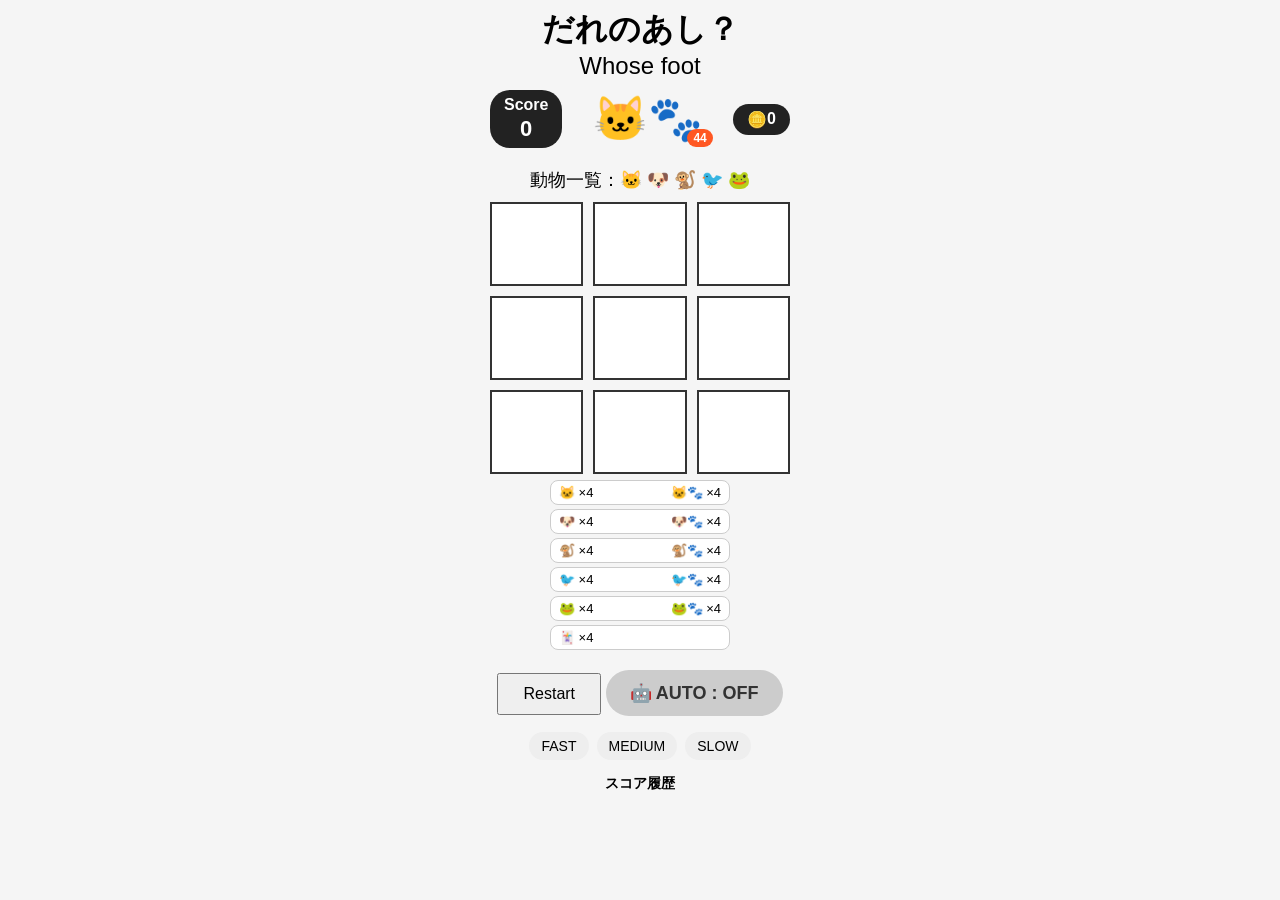
==== index.html @ f030cc48 "index.html を作成 今までメモ帳で管理していたものをコミット" ====
<!DOCTYPE html>
<html lang="ja">
<head>
<meta charset="UTF-8">
<meta name="viewport" content="width=device-width, initial-scale=1.0">
<title>Whose foot</title>

<style>
body {
  font-family: -apple-system, sans-serif;
  background: #f5f5f5;
  text-align: center;
}

h1 { margin: 6px 0 0; }
h2 { margin: 0 0 10px; font-weight: normal; }

#top {
  display: flex;
  align-items: center;
  justify-content: space-between;
  width: 300px;
  margin: 0 auto 20px;
}

#scoreBox {
  display: flex;
  flex-direction: column;
  align-items: center;
  justify-content: center;
  background: #222;
  color: white;
  padding: 6px 14px;
  border-radius: 20px;
  font-size: 16px;
  font-weight: 600;
}

#scoreBox span {
  font-size: 22px;
  margin: 2px 0 0 0;
}

#medalBox {
  display: flex;
  align-items: center;
  justify-content: center;
  white-space: nowrap;
}

/* ===== 動物一覧 ===== */
#animalBar {
  margin: 10px auto 6px;
  font-size: 18px;
  cursor: pointer;
}

/* ===== 山札 ===== */
#deckWrap {
  position: relative;
  display: flex;
  flex-direction: column;
  align-items: center;
  justify-content: center;
}

#deck {
  font-size: 44px;
  line-height: 1;
  display: inline-block;
}
#count {
  position: absolute;
  bottom: -6px;
  right: -10px;
  background: #ff5722;
  color: white;
  font-size: 12px;
  font-weight: bold;
  padding: 2px 6px;
  border-radius: 10px;
}

#board {
  display: grid;
  grid-template-columns: repeat(3, 1fr);
  gap: 10px;
  width: 300px;
  margin: 10px auto 6px;
}

.cell {
  background: white;
  border: 2px solid #333;
  height: 80px;
  font-size: 26px;
  display: flex;
  align-items: center;
  justify-content: center;
  transition: transform .25s ease, opacity .25s ease, background .4s ease;
}
.cell.hit { background: #fff176; }
.cell.remove { transform: scale(0.2); opacity: 0; }

/* ===== 残数表示 ===== */
#cardDetail {
  width: 180px;
  margin: 6px auto 10px;
  font-size: 13px;
}

.cardRow {
  display: flex;
  justify-content: space-between;
  background: white;
  border-radius: 8px;
  padding: 4px 8px;
  margin-bottom: 4px;
  border: 1px solid #ccc;
}

.cardItem {
  transition: opacity .3s;
}
.cardItem.zero {
  opacity: 0.3;
}

/* ===== Ring ===== */
.ring {
  position: fixed;
  width: 40px;
  height: 40px;
  border: 5px solid #ff9800;
  border-radius: 50%;
  animation: ring 0.4s ease-out forwards;
  pointer-events: none;
  z-index: 1000;
}
@keyframes ring {
  from { transform: scale(.3); opacity: 1; }
  to { transform: scale(4); opacity: 0; }
}

/* ===== Popup ===== */
#overlay {
  position: fixed;
  inset: 0;
  background: rgba(0,0,0,.6);
  display: none;
  align-items: center;
  justify-content: center;
  z-index: 2000;
}
#popup {
  background: white;
  padding: 24px 32px;
  border-radius: 14px;
  width: 260px;
  position: relative;
}
#popup  .popupMainBtn {
  width: 100%;
  padding: 14px 0;
  font-size: 18px;
  font-weight: bold;
  border: none;
  border-radius: 10px;
  background: #ff9800;
  color: white;
  margin-top: 12px;
}

#popupClose {
  position: absolute;
  top: -10px;
  right: -10px;

  width: 32px;
  height: 32px;
  border-radius: 50%;

  background: #000;
  color: #fff;

  border: none;
  font-size: 18px;
  font-weight: bold;
  line-height: 32px;
  text-align: center;

  cursor: pointer;
  padding: 0;
}

#popupClose:hover {
  opacity: 0.8;
}

.popupBtnRow {
  display: flex;
  gap: 12px;
  margin-top: 16px;
}

.btnMain, .btnSub {
  flex: 1;
  padding: 14px 0;
  font-size: 16px;
  border-radius: 10px;
  border: none;
}

.btnMain {
  background: orange;
  color: white;
  font-weight: bold;
}

.btnSub {
  background: #eee;
  color: #333;
}

/* ===== ダブルアップ選択（上下並び専用） ===== */
.doubleUpChoice {
  display: flex;
  flex-direction: column;
  gap: 14px;
  margin-top: 20px;
}

.doubleUpChoice .btnMain,
.doubleUpChoice .btnSub {
  width: 100%;
  padding: 16px 0;
  font-size: 18px;
  border-radius: 12px;
  white-space: nowrap; /* 改行防止 */
}

.duCard {
  cursor: pointer;
  padding: 12px;
  border-radius: 10px;
  transition: transform .15s ease, background .15s ease;
}
.duCard:hover {
  transform: scale(1.1);
}
.duCard:active {
transform: scale(0.9);
}
.duCard.selected {
background: #ffe0b2;
}

/* ===== 動物選択 ===== */
.animalGrid {
  display: grid;
  grid-template-columns: repeat(4, 1fr);
  gap: 14px;
  font-size: 30px;
  margin-top: 10px;
}
.animalBtn {
  cursor: pointer;
  opacity: 0.3;
}
.animalBtn.active {
  opacity: 1;
}

#restart {
  margin-top: 10px;
  padding: 10px 24px;
  font-size: 16px;
}

#history {
  margin-top: 15px;
  font-size: 14px;
}

#autoBtn {
  margin: 10px auto;
  padding: 12px 24px;
  font-size: 18px;
  font-weight: bold;
  border-radius: 24px;
  border: none;
  cursor: pointer;

  background: #ccc;
  color: #333;

  transition: background .2s ease, color .2s ease, transform .1s ease;
}

#autoBtn.on {
  background: #ff9800;
  color: #fff;
}

#autoBtn:active {
  transform: scale(0.95);
}

.evalCell {
  background: rgba(255, 0, 0, 0.07) !important;
  position: relative;
}

.evalPercent {
  position: absolute;
  inset: 0;
  display: flex;
  align-items: center;
  justify-content: center;
  font-size: 16px;
  font-weight: bold;
  color: #b00000;
  pointer-events: none;
}

#autoSpeed {
  display: flex;
  justify-content: center;
  gap: 8px;
  margin-top: 6px;
}

#autoSpeed button {
  padding: 6px 12px;
  border-radius: 14px;
  border: none;
  font-size: 14px;
  cursor: pointer;
  background: #eee;
}

#autoSpeed button.active {
  background: #ff9800;
  color: white;
  font-weight: bold;
}

</style>
</head>

<body>

<h1>だれのあし？</h1>
<h2>Whose foot</h2>

<div id="top">
  <div id="scoreBox">Score <span id="score">0</span></div>
  <div id="deckWrap">
    <div id="deck"></div>
    <div id="count"></div>
  </div>
  <div id="medalBox" style="
  background:#222;
  color:#fff;
  padding:6px 14px;
  border-radius:20px;
  font-size:16px;
  font-weight:600;"
  onclick="openMedalSelectPopup()">
  🪙 <span id="totalMedals">0</span>
  </div>
</div>

<div id="animalBar" onclick="openAnimalPopup()"></div>

<div id="board"></div>
<div id="cardDetail"></div>

<button id="restart" onclick="restartGame()">Restart</button>

<button id="autoBtn" onclick="toggleAuto()">
  🤖 AUTO : OFF
</button>

<div id="autoSpeed">
  <button onclick="setAutoSpeed('fast')">FAST</button>
  <button onclick="setAutoSpeed('medium')">MEDIUM</button>
  <button onclick="setAutoSpeed('slow')">SLOW</button>
</div>

<div id="history">
  <strong>スコア履歴</strong>
  <ul id="log"></ul>
</div>

<div id="overlay">
  <div id="popup">
    <button id="popupClose">×</button>
    <h3 id="popupTitle"></h3>
    <div id="popupBody"></div>
    <button id="popupOk" class="popupMainBtn">OK</button>
  </div>
</div>


<script>
const allAnimals = ["🐱","🐶","🐒","🐦","🐸","🐴","🐷"];
let animals = ["🐱","🐶","🐒","🐦","🐸"];

let deck, board, currentCard, score;
let gameMedals = 0;
let totalMedals = 0;
let isDoubleUpPlaying = false;
let historyCount = 0;
let scoredLines = new Set();
let gameEnded = false;
let firstPlay = true
let doubleUpWinRate = 2 / 3;
let autoPlayEnabled = false;
let autoEvalRaw = Array(9).fill(null);
let autoSpeed = "medium";
const AUTO_SPEED_MS = {
  fast: 200,
  medium: 1000,
  slow: 2000
};


const boardDiv = document.getElementById("board");

const popupOk = document.getElementById("popupOk");

const popupClose = document.getElementById("popupClose");

function init() {
    if (!firstPlay) {
         if (totalMedals <= 0) {
            alert("メダルが足りません");
            return;
         }
         totalMedals--;
    }
    firstPlay = false;
    document.getElementById("totalMedals").innerText = totalMedals;
  deck = [];
  animals.forEach(a => {
    for (let i = 0; i < 4; i++) {
      deck.push({ animal: a, type: "BODY" });
      deck.push({ animal: a, type: "FOOT" });
    }
  });
  for (let i = 0; i < 4; i++) deck.push({ animal: "🃏", type: "JOKER" });

  deck.sort(() => Math.random() - 0.5);
  board = Array(9).fill(null);
  score = 0;
  scoredLines.clear();
  gameEnded = false;

  document.getElementById("score").innerText = score;
  updateAnimalBar();
  renderBoard();
  draw();
}

function openMedalSelectPopup() {
  const body = document.getElementById("popupBody");

  document.getElementById("popupTitle").innerText = "総メダル数を変更";

  body.innerHTML = `
    <select id="medalSelect" style="width:100%;padding:10px;font-size:18px;">
      ${[0,1,2,3,5,10,20,30,50,99].map(n =>
        `<option value="${n}" ${n===totalMedals ? "selected":""}>${n}</option>`
      ).join("")}
    </select>
  `;

  showPopupOk( () => {
    const v = parseInt(document.getElementById("medalSelect").value, 10);
    totalMedals = v;
    document.getElementById("totalMedals").innerText = totalMedals;
    document.getElementById("overlay").style.display = "none";
  });
popupOk.innerText = "OK";
popupClose.style.display = "block";
popupClose.onclick = closePopupOnly

document.getElementById("overlay").style.display = "flex";
}

function updateAnimalBar() {
  document.getElementById("animalBar").innerText =
    "動物一覧：" + animals.join(" ");
}

function openAnimalPopup() {
  document.getElementById("popupTitle").innerText = "動物の種類を選択";
  const body = document.getElementById("popupBody");
  body.innerHTML = "";

  const grid = document.createElement("div");
  grid.className = "animalGrid";

  allAnimals.forEach(a => {
    const btn = document.createElement("div");
    btn.className = "animalBtn";
    if (animals.includes(a)) btn.classList.add("active");
    btn.innerText = a;
    btn.onclick = () => {
      animals = animals.includes(a)
        ? animals.filter(x => x !== a)
        : [...animals, a];
      openAnimalPopup();
    };
    grid.appendChild(btn);
  });

  body.appendChild(grid);

popupClose.style.display = "block";
  popupClose.onclick = closePopupOnly

 showPopupOk(closeAnimalPopup);
  document.getElementById("overlay").style.display = "flex";
}

function hidePopupOk() {
  popupOk.style.display = "none";
}
function showPopupOk(handler) {
  popupOk.style.display = "block";
  popupOk.onclick = handler;
}
function closePopupOnly() {
document.getElementById("overlay").style.display = "none";
}

function closeAnimalPopup() {
  document.getElementById("overlay").style.display = "none";
init();
}

function closeEndPopup() {
  document.getElementById("overlay").style.display = "none";
gameMedals = 0;
init();
}

function renderBoard() {
  boardDiv.innerHTML = "";
  board.forEach((_, i) => {
    const cell = document.createElement("div");
    cell.className = "cell";
    cell.onclick = () => place(i);
    boardDiv.appendChild(cell);
  });
}

/* ===== 残数計算の要 ===== */
function getRemainingCards() {
  const list = [...deck];
  if (currentCard) list.push(currentCard);
  return list;
}

function updateCardDetail() {
  const remain = getRemainingCards();
  const d = document.getElementById("cardDetail");
  d.innerHTML = "";
    animals.forEach(a => {
    const body = remain.filter(c => c.animal === a && c.type === "BODY").length;
    const foot = remain.filter(c => c.animal === a && c.type === "FOOT").length;
    const row = document.createElement("div");
    row.className = "cardRow";
    const b = document.createElement("span");
    b.className = "cardItem";
    b.innerText = `${a} ×${body}`;
    if (body === 0) b.classList.add("zero");
    const f = document.createElement("span");
    f.className = "cardItem";
    f.innerText = `${a}🐾 ×${foot}`;
    if (foot === 0) f.classList.add("zero");
    row.appendChild(b);
    row.appendChild(f);
    d.appendChild(row);
  });

  const joker = remain.filter(c => c.type === "JOKER").length;
  const jr = document.createElement("div");
  jr.className = "cardRow";

  const j = document.createElement("span");
  j.className = "cardItem";
  j.innerText = `🃏 ×${joker}`;
  if (joker === 0) j.classList.add("zero");

  jr.appendChild(j);
  d.appendChild(jr);
}

function renderDeck() {
  const remain = getRemainingCards();
document.getElementById("count").innerText = remain.length;
  updateCardDetail();

  if (!currentCard) document.getElementById("deck").innerText = "";
  else if (currentCard.type === "JOKER") document.getElementById("deck").innerText = "🃏";
  else if (currentCard.type === "FOOT") document.getElementById("deck").innerText = currentCard.animal + "🐾";
  else document.getElementById("deck").innerText = currentCard.animal;
}

function draw() {
  currentCard = deck.shift() || null;
  renderDeck();
  setTimeout(autoPlayTurn, AUTO_SPEED_MS[autoSpeed]);
}

/* === 以下ゲームロジックは rev.1 そのまま === */

function neighbors(i) {
  return [
    ...(i % 3 !== 0 ? [i - 1] : []),
    ...(i % 3 !== 2 ? [i + 1] : []),
    ...(i >= 3 ? [i - 3] : []),
    ...(i < 6 ? [i + 3] : [])
  ];
}

function place(i) {
  if (gameEnded || !currentCard || board[i]) return;

  board[i] = currentCard;
  boardDiv.children[i].innerText = document.getElementById("deck").innerText;
  currentCard = null;

  renderDeck();
  checkPair(i);
  checkLine();

  if (deck.length === 0 && !currentCard) {
    endGame("clear");
    return;
  }

  draw();

  if (!board.includes(null) && currentCard) {
    endGame("gameover");
  }
}

function addPoint(cells, ring) {
  score++;
  document.getElementById("score").innerText = score;

  cells.forEach(c => {
    c.classList.add("hit");
    setTimeout(() => c.classList.remove("hit"), 600);

    if (ring) {
      const r = c.getBoundingClientRect();
      const e = document.createElement("div");
      e.className = "ring";
      e.style.left = r.left + r.width / 2 + "px";
      e.style.top = r.top + r.height / 2 + "px";
      document.body.appendChild(e);
      setTimeout(() => e.remove(), 400);
    }
  });
}

function checkPair(i) {
  const c = board[i];
  if (!c || c.type === "JOKER") return;

  neighbors(i).forEach(n => {
    const o = board[n];
    if (o && o.animal === c.animal && o.type !== c.type) {
      const targets = new Set([i, n]);

      [...neighbors(i), ...neighbors(n)].forEach(x => {
        if (board[x]?.type === "JOKER") targets.add(x);
      });

      addPoint([boardDiv.children[i], boardDiv.children[n]], true);

      targets.forEach(t => {
        board[t] = null;
        const cell = boardDiv.children[t];
        cell.classList.add("remove");
        setTimeout(() => {
          cell.classList.remove("remove");
          cell.innerText = "";
        }, 300);
      });
    }
  });
}

function checkLine() {
  const lines = [
    [0,1,2],[3,4,5],[6,7,8],
    [0,3,6],[1,4,7],[2,5,8]
  ];

  lines.forEach((l, idx) => {
    if (
      l.every(i => board[i]) &&
      board[l[0]].animal === board[l[1]].animal &&
      board[l[1]].animal === board[l[2]].animal &&
      board[l[0]].type === board[l[1]].type &&
      board[l[1]].type === board[l[2]].type &&
      !scoredLines.has(idx)
    ) {
      scoredLines.add(idx);
      addPoint(l.map(i => boardDiv.children[i]), false);
    }
  });
}

function endGame(type) {
  if (gameEnded) return;
  gameEnded = true;
  historyCount++;
  const li = document.createElement("li");
  const clear = score >= 15 ? " クリア!!" : "";
  li.innerText = `${historyCount}回目：${score}pt${clear}`;
 document.getElementById("log").prepend(li);
if (score >= 15) {
  gameMedals = calcMedals(score);
// ===== Auto中はダブルアップしない =====
  if (autoPlayEnabled) {
    totalMedals += gameMedals;
    gameMedals = 0;
document.getElementById("totalMedals").innerText = totalMedals;
    // 少し待って次ゲーム（演出用）
    setTimeout(() => {
      init();
    }, 800);
  } else {
    showEndPopupWithDoubleUp(type);
  }
} else {
  // 15pt未満でも Auto中は止めない
  if (autoPlayEnabled) {
    setTimeout(() => {
      init();
    }, 800);
  } else {
    showNormalEndPopup(type);
  }
}

}

function showNormalEndPopup(type) {
  if (type === "clear") {
    showPopup("CLEAR!", "山札を使い切りました");
  } else {
    showPopup("Game Over", "これ以上置けません");
  }
}

function showPopup(t, m) {
  document.getElementById("popupTitle").innerText = t;
  document.getElementById("popupBody").innerText = m;

 showPopupOk(closeEndPopup);
  document.getElementById("overlay").style.display = "flex";
}

function showEndPopupWithDoubleUp(type) {
  hidePopupOk();
  popupClose.style.display = "none";

const popupBody = document.getElementById("popupBody");
  const overlay = document.getElementById("overlay");

  const medals = calcMedals(score);

  let msg =
    (type === "clear"
      ? "山札を使い切りました<br><br>"
      : "これ以上置けません<br><br>") +
    `獲得メダル：🪙 ×${medals}`;

popupBody.innerHTML = `
  <p>${msg}</p>

  <div class="doubleUpChoice">
    <button class="btnMain" onclick="startDoubleUp(${medals})">
      ダブルアップに挑戦
    </button>
    <button class="btnSub" onclick="closeEndPopupWithMedals()">
      やめる
    </button>
  </div>
`;
  document.getElementById("popupTitle").innerText =
    type === "clear" ? "CLEAR!" : "Game Over";

  overlay.style.display = "flex";
}

function closeEndPopupWithMedals() {
  totalMedals += gameMedals;
  gameMedals = 0;
  document.getElementById("totalMedals").innerText = totalMedals;
  document.getElementById("overlay").style.display = "none";
  init();
}

function startDoubleUp(medals) {
  gameMedals = medals;
  isDoubleUpPlaying = true;
  showDoubleUpPopup();
}

function showDoubleUpPopup() {
  doubleUpWinRate = Math.random() < 0.5 ? 1 / 3 : 2 / 3;
  hidePopupOk();
  popupClose.style.display = "none";
  const body = document.getElementById("popupBody");
  body.innerHTML = `
    <p>現在のメダル：<strong>${gameMedals}</strong></p>
    <p>カードを1枚選んでください</p>
    <div id="doubleCards" style="display:flex;justify-content:space-around;font-size:32px;margin:16px 0;">
      <div class="duCard">🂠</div>
      <div class="duCard">🂠</div>
      <div class="duCard">🂠</div>
    </div>
  `;
document.querySelectorAll(".duCard").forEach(card => {
  card.onclick = () => pickDoubleUp(card);
}); 
document.getElementById("popupTitle").innerText = "ダブルアップ";
document.getElementById("overlay").style.display = "flex";
}

function pickDoubleUp(clickedCard) {
  if (!isDoubleUpPlaying) return;
  isDoubleUpPlaying = false;
  const cards = Array.from(document.querySelectorAll(".duCard"));
  const clickedIndex = cards.indexOf(clickedCard);
  // === 今回の当たり率（すでに1/3 or 2/3が入っている前提） ===
  const angelCount = doubleUpWinRate === 2/3 ? 2 : 1;
  // === 結果配列を作る（必ず1 or 2枚当たり） ===
  const results = Array(angelCount).fill(true)
    .concat(Array(3 - angelCount).fill(false));
  // シャッフル
  results.sort(() => Math.random() - 0.5);
  const isWin = results[clickedIndex];
  // === クリックカード即オープン ===
  cards[clickedIndex].classList.add("selected");
  cards[clickedIndex].innerText = isWin ? "👼" : "💀";
  // === 残りを遅れてオープン ===
  setTimeout(() => {
    cards.forEach((card, i) => {
      if (i !== clickedIndex) {
        card.innerText = results[i] ? "👼" : "💀";
      }
    });
  }, 500);

  // === 結果処理 ===
  setTimeout(() => {
    if (isWin) {
      gameMedals *= 2;
      showDoubleUpSuccess();
    } else {
      gameMedals = 0;
      endDoubleUp();
    }
  }, 2000);
}

function showDoubleUpSuccess() {
  hidePopupOk();
  popupClose.style.display = "none";
  const body = document.getElementById("popupBody");
  body.innerHTML = `
    <p>成功！</p>
    <p>メダル：<strong>${gameMedals}</strong></p>
    <div class="popupBtnRow">
      <button class="btnMain" onclick="continueDoubleUp()">もう一度</button>
      <button class="btnSub" onclick="endDoubleUp()">やめる</button>
    </div>
  `;

}

function continueDoubleUp() {
  isDoubleUpPlaying = true;
  showDoubleUpPopup();
}

function endDoubleUp() {
  totalMedals += gameMedals;
  gameMedals = 0;

  document.getElementById("totalMedals").innerText = totalMedals;
  document.getElementById("overlay").style.display = "none";
init();
}

function restartGame() {
  historyCount++;
  const li = document.createElement("li");
  li.innerText = `${historyCount}回目：${score}pt`;
  document.getElementById("log").prepend(li);
  init();
}

function calcMedals(score) {
  if (score < 15) return 0;
  if (score === 15) return 1;
  return (score - 15) * 2;
}





/*ここから下がAutoPLAY用のプログラム*/







function toggleAuto() {
  autoPlayEnabled = !autoPlayEnabled;
  const btn = document.getElementById("autoBtn");
  btn.classList.toggle("on", autoPlayEnabled);
  btn.innerText = autoPlayEnabled ? "🤖 AUTO : ON" : "🤖 AUTO : OFF";
  if (autoPlayEnabled) {
    autoPlayTurn();
  }
}

function evaluateImmediateScore(index, card) {
  let gain = 0;
  // 仮置き
  board[index] = card;
  // === ペア評価 ===
  neighbors(index).forEach(n => {
    const o = board[n];
    if (!o || o.type === "JOKER" || card.type === "JOKER") return;
    if (o.animal === card.animal && o.type !== card.type) {
      gain += 100; // ペアは最優先
    }
  });
  // === ライン評価 ===
  const lines = [
    [0,1,2],[3,4,5],[6,7,8],
    [0,3,6],[1,4,7],[2,5,8]
  ];
  lines.forEach(l => {
    if (!l.includes(index)) return;
    if (
      l.every(i =>
        board[i] &&
        board[i].animal === card.animal &&
        board[i].type === card.type
      )
    ) {
      gain += 60;
    }
  });
  board[index] = null;
  return gain;
}

function positionalPenalty(index) {
  let p = 0;
  const near = neighbors(index).filter(n => board[n]).length;
  if (near >= 3) p += 20;
  if ([0,2,6,8].includes(index)) p += 5;
  return p;
}

function quickFutureEstimate(index, trials = 5) {
  let total = 0;
  for (let t = 0; t < trials; t++) {
    const state = cloneState();
    state.board[index] = {...currentCard};
    total += state.deck.length; // 詰みにくい方が良い
  }
  return total;
}

function autoPlayTurn() {
  if (!autoPlayEnabled || !currentCard || gameEnded) return;
  autoEvalRaw = Array(9).fill(null);
  let bestScore = -Infinity;
  let bestIndex = null;
  for (let i = 0; i < 9; i++) {
    if (board[i]) continue;
    const raw =
      evaluateImmediateScore(i, currentCard)
      - positionalPenalty(i)
      + quickFutureEstimate(i) * 0.5
      + monteCarloEvaluate(i, 30);
    autoEvalRaw[i] = raw;
    if (raw > bestScore) {
      bestScore = raw;
      bestIndex = i;
    }
  }
  renderAutoEval();   // ★ 追加
  if (bestIndex !== null) {
    place(bestIndex);
  }
}

function hasFutureMove() {
  return board.some(c => c === null);
}

function remainingCount(card) {
  return getRemainingCards().filter(c =>
    c.animal === card.animal &&
    c.type === card.type
  ).length;
}

function cloneState() {
  return {
    board: board.map(c => c ? {...c} : null),
    deck: deck.map(c => ({...c})),
    score: score
  };
}

function playRandomGame(state) {
  let b = state.board;
  let d = state.deck.slice();
  let s = state.score;
  while (d.length > 0) {
    const card = d.shift();
    const empties = b
      .map((v,i) => v === null ? i : null)
      .filter(v => v !== null);
    if (empties.length === 0) break;
    const i = empties[Math.floor(Math.random() * empties.length)];
    b[i] = card;
  }
  return s;
}

function quickEval(state, index, card) {
  let value = 0;
  state.board[index] = card;
  neighborsOf(index).forEach(n => {
    const o = state.board[n];
    if (o && o.animal === card.animal && o.type !== card.type) {
      value += 3;
    }
  });
  const lines = [
    [0,1,2],[3,4,5],[6,7,8],
    [0,3,6],[1,4,7],[2,5,8]
  ];
  lines.forEach(l => {
    if (l.includes(index)) {
      const filled = l.filter(i => state.board[i]).length;
      if (filled === 2) value += 1;
    }
  });
  state.board[index] = null;
  return value;
}

function monteCarloEvaluate(index, trials = 50) {
  let wins = 0;
  for (let t = 0; t < trials; t++) {
    const state = {
      board: board.map(c => c ? {...c} : null),
      deck: getRemainingCards().map(c => ({...c})),
      score: score,
      scoredLines: new Set(scoredLines)
    };
    statePlace(state, index, {...currentCard});
    const finalScore = simulateGame(state);
    if (finalScore >= 15) wins++;
  }
  return (wins / trials) * 1000; // 他評価とスケール合わせ
}

function neighborsOf(i) {
  return [
    ...(i % 3 !== 0 ? [i - 1] : []),
    ...(i % 3 !== 2 ? [i + 1] : []),
    ...(i >= 3 ? [i - 3] : []),
    ...(i < 6 ? [i + 3] : [])
  ];
}

function stateCheckPair(state, i) {
  const c = state.board[i];
  if (!c || c.type === "JOKER") return;
  neighborsOf(i).forEach(n => {
    const o = state.board[n];
    if (!o || o.type === "JOKER") return;
    if (o.animal === c.animal && o.type !== c.type) {
      const targets = new Set([i, n]);
[...neighborsOf(i), ...neighborsOf(n)].forEach(x => {
        if (state.board[x]?.type === "JOKER") {
          targets.add(x);
        }
      });
      state.score++;
      targets.forEach(t => {
        state.board[t] = null;
      });
    }
  });
}

function stateCheckLine(state) {
  const lines = [
    [0,1,2],[3,4,5],[6,7,8],
    [0,3,6],[1,4,7],[2,5,8]
  ];
  lines.forEach((l, idx) => {
    if (state.scoredLines.has(idx)) return;
    if (
      l.every(i => state.board[i]) &&
      state.board[l[0]].animal === state.board[l[1]].animal &&
      state.board[l[1]].animal === state.board[l[2]].animal &&
      state.board[l[0]].type === state.board[l[1]].type &&
      state.board[l[1]].type === state.board[l[2]].type
    ) {
      state.scoredLines.add(idx);
      state.score++;
    }
  });
}

function statePlace(state, index, card) {
  if (state.board[index]) return false;
  state.board[index] = card;
  stateCheckPair(state, index);
  stateCheckLine(state);
  return true;
}

function simulateGame(initialState) {
  const state = {
    board: initialState.board.map(c => c ? {...c} : null),
    deck: initialState.deck.map(c => ({...c})),
    score: initialState.score,
    scoredLines: new Set(initialState.scoredLines)
  };
  while (state.deck.length > 0) {
    const card = state.deck.shift();
    const empties = state.board
      .map((v,i) => v === null ? i : null)
      .filter(v => v !== null);
    if (empties.length === 0) break;
    // ★良い手を優先して選ぶ
    const scored = empties.map(i => ({
      i,
      w: quickEval(state, i, card)
    }));
    const max = Math.max(...scored.map(x => x.w));
    const best = scored.filter(x => x.w === max);
    const choice = best[Math.floor(Math.random() * best.length)].i;
    statePlace(state, choice, card);
  }
  return state.score;
}

function renderAutoEval() {
  const values = autoEvalRaw.filter(v => v !== null);
  if (values.length === 0) return;
  const min = Math.min(...values);
  const max = Math.max(...values);
  for (let i = 0; i < 9; i++) {
    const cell = boardDiv.children[i];
    const v = autoEvalRaw[i];
    cell.classList.remove("evalCell");
 cell.querySelector(".evalPercent")?.remove();
    if (v === null || board[i]) continue;
    const percent = max === min
      ? 100
      : Math.round((v - min) / (max - min) * 100);
    cell.classList.add("evalCell");
    const label = document.createElement("div");
    label.className = "evalPercent";
    label.innerText = percent + "%";
    cell.appendChild(label);
  }
}

function setAutoSpeed(speed) {
  autoSpeed = speed;
  document
    .querySelectorAll("#autoSpeed button")
    .forEach(b => b.classList.remove("active"));
  event.target.classList.add("active");
}


init();
document.getElementById("totalMedals").innerText = totalMedals;

</script>

</body>
</html>
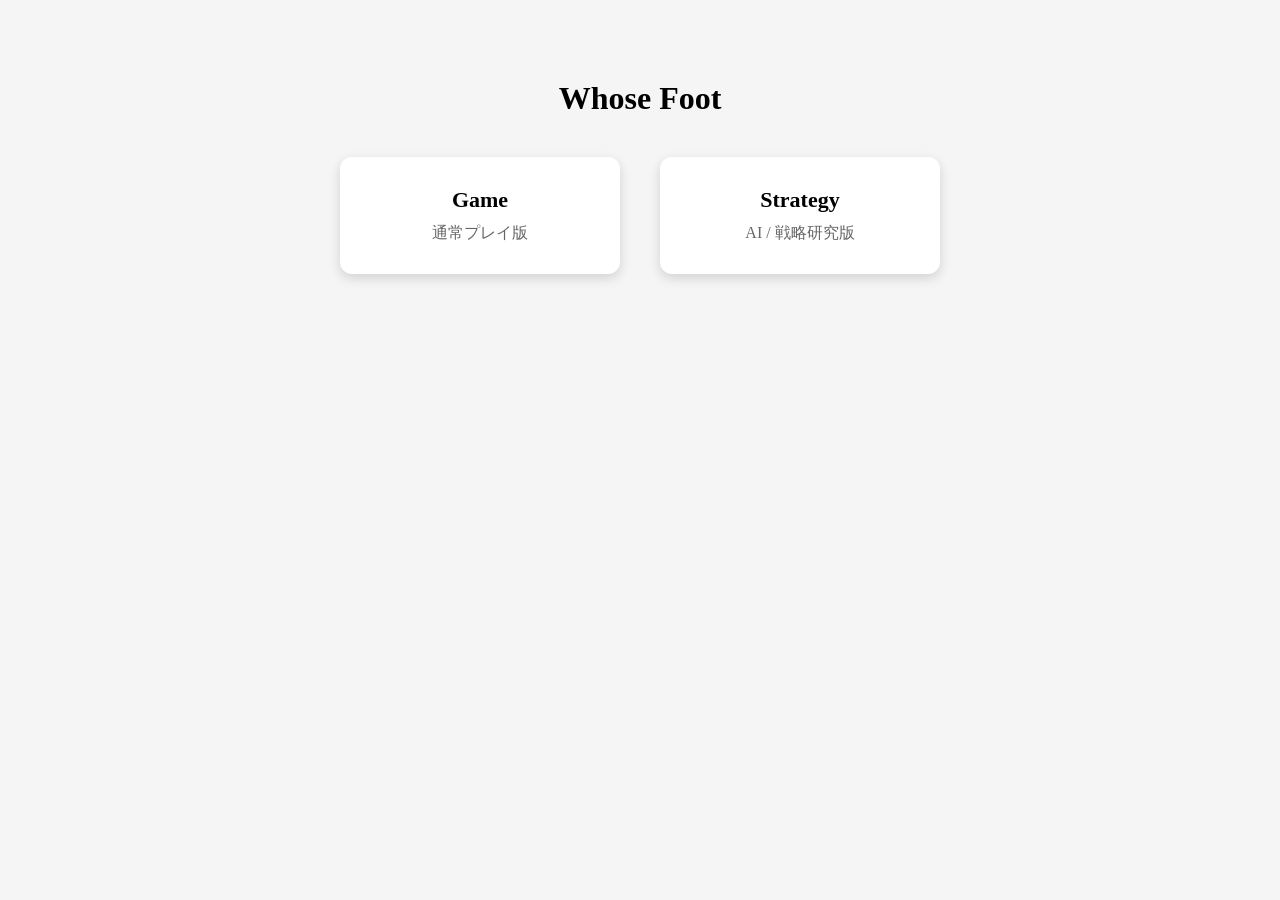
==== commit 66d403c8: "index.html を更新" ====
--- a/index.html
+++ b/index.html
@@ -2,347 +2,50 @@
 <html lang="ja">
 <head>
 <meta charset="UTF-8">
-<meta name="viewport" content="width=device-width, initial-scale=1.0">
-<title>Whose foot</title>
+<title>Whose Foot</title>
 
 <style>
-body {
-  font-family: -apple-system, sans-serif;
-  background: #f5f5f5;
-  text-align: center;
+
+body{
+    font-family:-apple-system,BlinkMacSystemFont,"Segoe UI",Roboto;
+    background:#f5f5f5;
+    text-align:center;
+    margin-top:80px;
 }
 
-h1 { margin: 6px 0 0; }
-h2 { margin: 0 0 10px; font-weight: normal; }
-
-#top {
-  display: flex;
-  align-items: center;
-  justify-content: space-between;
-  width: 300px;
-  margin: 0 auto 20px;
+h1{
+    margin-bottom:40px;
 }
 
-#scoreBox {
-  display: flex;
-  flex-direction: column;
-  align-items: center;
-  justify-content: center;
-  background: #222;
-  color: white;
-  padding: 6px 14px;
-  border-radius: 20px;
-  font-size: 16px;
-  font-weight: 600;
+.container{
+    display:flex;
+    justify-content:center;
+    gap:40px;
 }
 
-#scoreBox span {
-  font-size: 22px;
-  margin: 2px 0 0 0;
+.card{
+    width:220px;
+    padding:30px;
+    background:white;
+    border-radius:12px;
+    box-shadow:0 4px 12px rgba(0,0,0,0.15);
+    cursor:pointer;
+    transition:0.2s;
 }
 
-#medalBox {
-  display: flex;
-  align-items: center;
-  justify-content: center;
-  white-space: nowrap;
+.card:hover{
+    transform:translateY(-5px);
+    box-shadow:0 8px 20px rgba(0,0,0,0.2);
 }
 
-/* ===== 動物一覧 ===== */
-#animalBar {
-  margin: 10px auto 6px;
-  font-size: 18px;
-  cursor: pointer;
+.title{
+    font-size:22px;
+    font-weight:bold;
 }
 
-/* ===== 山札 ===== */
-#deckWrap {
-  position: relative;
-  display: flex;
-  flex-direction: column;
-  align-items: center;
-  justify-content: center;
-}
-
-#deck {
-  font-size: 44px;
-  line-height: 1;
-  display: inline-block;
-}
-#count {
-  position: absolute;
-  bottom: -6px;
-  right: -10px;
-  background: #ff5722;
-  color: white;
-  font-size: 12px;
-  font-weight: bold;
-  padding: 2px 6px;
-  border-radius: 10px;
-}
-
-#board {
-  display: grid;
-  grid-template-columns: repeat(3, 1fr);
-  gap: 10px;
-  width: 300px;
-  margin: 10px auto 6px;
-}
-
-.cell {
-  background: white;
-  border: 2px solid #333;
-  height: 80px;
-  font-size: 26px;
-  display: flex;
-  align-items: center;
-  justify-content: center;
-  transition: transform .25s ease, opacity .25s ease, background .4s ease;
-}
-.cell.hit { background: #fff176; }
-.cell.remove { transform: scale(0.2); opacity: 0; }
-
-/* ===== 残数表示 ===== */
-#cardDetail {
-  width: 180px;
-  margin: 6px auto 10px;
-  font-size: 13px;
-}
-
-.cardRow {
-  display: flex;
-  justify-content: space-between;
-  background: white;
-  border-radius: 8px;
-  padding: 4px 8px;
-  margin-bottom: 4px;
-  border: 1px solid #ccc;
-}
-
-.cardItem {
-  transition: opacity .3s;
-}
-.cardItem.zero {
-  opacity: 0.3;
-}
-
-/* ===== Ring ===== */
-.ring {
-  position: fixed;
-  width: 40px;
-  height: 40px;
-  border: 5px solid #ff9800;
-  border-radius: 50%;
-  animation: ring 0.4s ease-out forwards;
-  pointer-events: none;
-  z-index: 1000;
-}
-@keyframes ring {
-  from { transform: scale(.3); opacity: 1; }
-  to { transform: scale(4); opacity: 0; }
-}
-
-/* ===== Popup ===== */
-#overlay {
-  position: fixed;
-  inset: 0;
-  background: rgba(0,0,0,.6);
-  display: none;
-  align-items: center;
-  justify-content: center;
-  z-index: 2000;
-}
-#popup {
-  background: white;
-  padding: 24px 32px;
-  border-radius: 14px;
-  width: 260px;
-  position: relative;
-}
-#popup  .popupMainBtn {
-  width: 100%;
-  padding: 14px 0;
-  font-size: 18px;
-  font-weight: bold;
-  border: none;
-  border-radius: 10px;
-  background: #ff9800;
-  color: white;
-  margin-top: 12px;
-}
-
-#popupClose {
-  position: absolute;
-  top: -10px;
-  right: -10px;
-
-  width: 32px;
-  height: 32px;
-  border-radius: 50%;
-
-  background: #000;
-  color: #fff;
-
-  border: none;
-  font-size: 18px;
-  font-weight: bold;
-  line-height: 32px;
-  text-align: center;
-
-  cursor: pointer;
-  padding: 0;
-}
-
-#popupClose:hover {
-  opacity: 0.8;
-}
-
-.popupBtnRow {
-  display: flex;
-  gap: 12px;
-  margin-top: 16px;
-}
-
-.btnMain, .btnSub {
-  flex: 1;
-  padding: 14px 0;
-  font-size: 16px;
-  border-radius: 10px;
-  border: none;
-}
-
-.btnMain {
-  background: orange;
-  color: white;
-  font-weight: bold;
-}
-
-.btnSub {
-  background: #eee;
-  color: #333;
-}
-
-/* ===== ダブルアップ選択（上下並び専用） ===== */
-.doubleUpChoice {
-  display: flex;
-  flex-direction: column;
-  gap: 14px;
-  margin-top: 20px;
-}
-
-.doubleUpChoice .btnMain,
-.doubleUpChoice .btnSub {
-  width: 100%;
-  padding: 16px 0;
-  font-size: 18px;
-  border-radius: 12px;
-  white-space: nowrap; /* 改行防止 */
-}
-
-.duCard {
-  cursor: pointer;
-  padding: 12px;
-  border-radius: 10px;
-  transition: transform .15s ease, background .15s ease;
-}
-.duCard:hover {
-  transform: scale(1.1);
-}
-.duCard:active {
-transform: scale(0.9);
-}
-.duCard.selected {
-background: #ffe0b2;
-}
-
-/* ===== 動物選択 ===== */
-.animalGrid {
-  display: grid;
-  grid-template-columns: repeat(4, 1fr);
-  gap: 14px;
-  font-size: 30px;
-  margin-top: 10px;
-}
-.animalBtn {
-  cursor: pointer;
-  opacity: 0.3;
-}
-.animalBtn.active {
-  opacity: 1;
-}
-
-#restart {
-  margin-top: 10px;
-  padding: 10px 24px;
-  font-size: 16px;
-}
-
-#history {
-  margin-top: 15px;
-  font-size: 14px;
-}
-
-#autoBtn {
-  margin: 10px auto;
-  padding: 12px 24px;
-  font-size: 18px;
-  font-weight: bold;
-  border-radius: 24px;
-  border: none;
-  cursor: pointer;
-
-  background: #ccc;
-  color: #333;
-
-  transition: background .2s ease, color .2s ease, transform .1s ease;
-}
-
-#autoBtn.on {
-  background: #ff9800;
-  color: #fff;
-}
-
-#autoBtn:active {
-  transform: scale(0.95);
-}
-
-.evalCell {
-  background: rgba(255, 0, 0, 0.07) !important;
-  position: relative;
-}
-
-.evalPercent {
-  position: absolute;
-  inset: 0;
-  display: flex;
-  align-items: center;
-  justify-content: center;
-  font-size: 16px;
-  font-weight: bold;
-  color: #b00000;
-  pointer-events: none;
-}
-
-#autoSpeed {
-  display: flex;
-  justify-content: center;
-  gap: 8px;
-  margin-top: 6px;
-}
-
-#autoSpeed button {
-  padding: 6px 12px;
-  border-radius: 14px;
-  border: none;
-  font-size: 14px;
-  cursor: pointer;
-  background: #eee;
-}
-
-#autoSpeed button.active {
-  background: #ff9800;
-  color: white;
-  font-weight: bold;
+.desc{
+    margin-top:10px;
+    color:#666;
 }
 
 </style>
@@ -350,864 +53,29 @@
 
 <body>
 
-<h1>だれのあし？</h1>
-<h2>Whose foot</h2>
+<h1>Whose Foot</h1>
 
-<div id="top">
-  <div id="scoreBox">Score <span id="score">0</span></div>
-  <div id="deckWrap">
-    <div id="deck"></div>
-    <div id="count"></div>
-  </div>
-  <div id="medalBox" style="
-  background:#222;
-  color:#fff;
-  padding:6px 14px;
-  border-radius:20px;
-  font-size:16px;
-  font-weight:600;"
-  onclick="openMedalSelectPopup()">
-  🪙 <span id="totalMedals">0</span>
-  </div>
+<div class="container">
+
+<a href="game.html" style="text-decoration:none;color:inherit">
+<div class="card">
+<div class="title">Game</div>
+<div class="desc">
+通常プレイ版
 </div>
+</div>
+</a>
 
-<div id="animalBar" onclick="openAnimalPopup()"></div>
+<a href="strategy.html" style="text-decoration:none;color:inherit">
+<div class="card">
+<div class="title">Strategy</div>
+<div class="desc">
+AI / 戦略研究版
+</div>
+</div>
+</a>
 
-<div id="board"></div>
-<div id="cardDetail"></div>
-
-<button id="restart" onclick="restartGame()">Restart</button>
-
-<button id="autoBtn" onclick="toggleAuto()">
-  🤖 AUTO : OFF
-</button>
-
-<div id="autoSpeed">
-  <button onclick="setAutoSpeed('fast')">FAST</button>
-  <button onclick="setAutoSpeed('medium')">MEDIUM</button>
-  <button onclick="setAutoSpeed('slow')">SLOW</button>
 </div>
-
-<div id="history">
-  <strong>スコア履歴</strong>
-  <ul id="log"></ul>
-</div>
-
-<div id="overlay">
-  <div id="popup">
-    <button id="popupClose">×</button>
-    <h3 id="popupTitle"></h3>
-    <div id="popupBody"></div>
-    <button id="popupOk" class="popupMainBtn">OK</button>
-  </div>
-</div>
-
-
-<script>
-const allAnimals = ["🐱","🐶","🐒","🐦","🐸","🐴","🐷"];
-let animals = ["🐱","🐶","🐒","🐦","🐸"];
-
-let deck, board, currentCard, score;
-let gameMedals = 0;
-let totalMedals = 0;
-let isDoubleUpPlaying = false;
-let historyCount = 0;
-let scoredLines = new Set();
-let gameEnded = false;
-let firstPlay = true
-let doubleUpWinRate = 2 / 3;
-let autoPlayEnabled = false;
-let autoEvalRaw = Array(9).fill(null);
-let autoSpeed = "medium";
-const AUTO_SPEED_MS = {
-  fast: 200,
-  medium: 1000,
-  slow: 2000
-};
-
-
-const boardDiv = document.getElementById("board");
-
-const popupOk = document.getElementById("popupOk");
-
-const popupClose = document.getElementById("popupClose");
-
-function init() {
-    if (!firstPlay) {
-         if (totalMedals <= 0) {
-            alert("メダルが足りません");
-            return;
-         }
-         totalMedals--;
-    }
-    firstPlay = false;
-    document.getElementById("totalMedals").innerText = totalMedals;
-  deck = [];
-  animals.forEach(a => {
-    for (let i = 0; i < 4; i++) {
-      deck.push({ animal: a, type: "BODY" });
-      deck.push({ animal: a, type: "FOOT" });
-    }
-  });
-  for (let i = 0; i < 4; i++) deck.push({ animal: "🃏", type: "JOKER" });
-
-  deck.sort(() => Math.random() - 0.5);
-  board = Array(9).fill(null);
-  score = 0;
-  scoredLines.clear();
-  gameEnded = false;
-
-  document.getElementById("score").innerText = score;
-  updateAnimalBar();
-  renderBoard();
-  draw();
-}
-
-function openMedalSelectPopup() {
-  const body = document.getElementById("popupBody");
-
-  document.getElementById("popupTitle").innerText = "総メダル数を変更";
-
-  body.innerHTML = `
-    <select id="medalSelect" style="width:100%;padding:10px;font-size:18px;">
-      ${[0,1,2,3,5,10,20,30,50,99].map(n =>
-        `<option value="${n}" ${n===totalMedals ? "selected":""}>${n}</option>`
-      ).join("")}
-    </select>
-  `;
-
-  showPopupOk( () => {
-    const v = parseInt(document.getElementById("medalSelect").value, 10);
-    totalMedals = v;
-    document.getElementById("totalMedals").innerText = totalMedals;
-    document.getElementById("overlay").style.display = "none";
-  });
-popupOk.innerText = "OK";
-popupClose.style.display = "block";
-popupClose.onclick = closePopupOnly
-
-document.getElementById("overlay").style.display = "flex";
-}
-
-function updateAnimalBar() {
-  document.getElementById("animalBar").innerText =
-    "動物一覧：" + animals.join(" ");
-}
-
-function openAnimalPopup() {
-  document.getElementById("popupTitle").innerText = "動物の種類を選択";
-  const body = document.getElementById("popupBody");
-  body.innerHTML = "";
-
-  const grid = document.createElement("div");
-  grid.className = "animalGrid";
-
-  allAnimals.forEach(a => {
-    const btn = document.createElement("div");
-    btn.className = "animalBtn";
-    if (animals.includes(a)) btn.classList.add("active");
-    btn.innerText = a;
-    btn.onclick = () => {
-      animals = animals.includes(a)
-        ? animals.filter(x => x !== a)
-        : [...animals, a];
-      openAnimalPopup();
-    };
-    grid.appendChild(btn);
-  });
-
-  body.appendChild(grid);
-
-popupClose.style.display = "block";
-  popupClose.onclick = closePopupOnly
-
- showPopupOk(closeAnimalPopup);
-  document.getElementById("overlay").style.display = "flex";
-}
-
-function hidePopupOk() {
-  popupOk.style.display = "none";
-}
-function showPopupOk(handler) {
-  popupOk.style.display = "block";
-  popupOk.onclick = handler;
-}
-function closePopupOnly() {
-document.getElementById("overlay").style.display = "none";
-}
-
-function closeAnimalPopup() {
-  document.getElementById("overlay").style.display = "none";
-init();
-}
-
-function closeEndPopup() {
-  document.getElementById("overlay").style.display = "none";
-gameMedals = 0;
-init();
-}
-
-function renderBoard() {
-  boardDiv.innerHTML = "";
-  board.forEach((_, i) => {
-    const cell = document.createElement("div");
-    cell.className = "cell";
-    cell.onclick = () => place(i);
-    boardDiv.appendChild(cell);
-  });
-}
-
-/* ===== 残数計算の要 ===== */
-function getRemainingCards() {
-  const list = [...deck];
-  if (currentCard) list.push(currentCard);
-  return list;
-}
-
-function updateCardDetail() {
-  const remain = getRemainingCards();
-  const d = document.getElementById("cardDetail");
-  d.innerHTML = "";
-    animals.forEach(a => {
-    const body = remain.filter(c => c.animal === a && c.type === "BODY").length;
-    const foot = remain.filter(c => c.animal === a && c.type === "FOOT").length;
-    const row = document.createElement("div");
-    row.className = "cardRow";
-    const b = document.createElement("span");
-    b.className = "cardItem";
-    b.innerText = `${a} ×${body}`;
-    if (body === 0) b.classList.add("zero");
-    const f = document.createElement("span");
-    f.className = "cardItem";
-    f.innerText = `${a}🐾 ×${foot}`;
-    if (foot === 0) f.classList.add("zero");
-    row.appendChild(b);
-    row.appendChild(f);
-    d.appendChild(row);
-  });
-
-  const joker = remain.filter(c => c.type === "JOKER").length;
-  const jr = document.createElement("div");
-  jr.className = "cardRow";
-
-  const j = document.createElement("span");
-  j.className = "cardItem";
-  j.innerText = `🃏 ×${joker}`;
-  if (joker === 0) j.classList.add("zero");
-
-  jr.appendChild(j);
-  d.appendChild(jr);
-}
-
-function renderDeck() {
-  const remain = getRemainingCards();
-document.getElementById("count").innerText = remain.length;
-  updateCardDetail();
-
-  if (!currentCard) document.getElementById("deck").innerText = "";
-  else if (currentCard.type === "JOKER") document.getElementById("deck").innerText = "🃏";
-  else if (currentCard.type === "FOOT") document.getElementById("deck").innerText = currentCard.animal + "🐾";
-  else document.getElementById("deck").innerText = currentCard.animal;
-}
-
-function draw() {
-  currentCard = deck.shift() || null;
-  renderDeck();
-  setTimeout(autoPlayTurn, AUTO_SPEED_MS[autoSpeed]);
-}
-
-/* === 以下ゲームロジックは rev.1 そのまま === */
-
-function neighbors(i) {
-  return [
-    ...(i % 3 !== 0 ? [i - 1] : []),
-    ...(i % 3 !== 2 ? [i + 1] : []),
-    ...(i >= 3 ? [i - 3] : []),
-    ...(i < 6 ? [i + 3] : [])
-  ];
-}
-
-function place(i) {
-  if (gameEnded || !currentCard || board[i]) return;
-
-  board[i] = currentCard;
-  boardDiv.children[i].innerText = document.getElementById("deck").innerText;
-  currentCard = null;
-
-  renderDeck();
-  checkPair(i);
-  checkLine();
-
-  if (deck.length === 0 && !currentCard) {
-    endGame("clear");
-    return;
-  }
-
-  draw();
-
-  if (!board.includes(null) && currentCard) {
-    endGame("gameover");
-  }
-}
-
-function addPoint(cells, ring) {
-  score++;
-  document.getElementById("score").innerText = score;
-
-  cells.forEach(c => {
-    c.classList.add("hit");
-    setTimeout(() => c.classList.remove("hit"), 600);
-
-    if (ring) {
-      const r = c.getBoundingClientRect();
-      const e = document.createElement("div");
-      e.className = "ring";
-      e.style.left = r.left + r.width / 2 + "px";
-      e.style.top = r.top + r.height / 2 + "px";
-      document.body.appendChild(e);
-      setTimeout(() => e.remove(), 400);
-    }
-  });
-}
-
-function checkPair(i) {
-  const c = board[i];
-  if (!c || c.type === "JOKER") return;
-
-  neighbors(i).forEach(n => {
-    const o = board[n];
-    if (o && o.animal === c.animal && o.type !== c.type) {
-      const targets = new Set([i, n]);
-
-      [...neighbors(i), ...neighbors(n)].forEach(x => {
-        if (board[x]?.type === "JOKER") targets.add(x);
-      });
-
-      addPoint([boardDiv.children[i], boardDiv.children[n]], true);
-
-      targets.forEach(t => {
-        board[t] = null;
-        const cell = boardDiv.children[t];
-        cell.classList.add("remove");
-        setTimeout(() => {
-          cell.classList.remove("remove");
-          cell.innerText = "";
-        }, 300);
-      });
-    }
-  });
-}
-
-function checkLine() {
-  const lines = [
-    [0,1,2],[3,4,5],[6,7,8],
-    [0,3,6],[1,4,7],[2,5,8]
-  ];
-
-  lines.forEach((l, idx) => {
-    if (
-      l.every(i => board[i]) &&
-      board[l[0]].animal === board[l[1]].animal &&
-      board[l[1]].animal === board[l[2]].animal &&
-      board[l[0]].type === board[l[1]].type &&
-      board[l[1]].type === board[l[2]].type &&
-      !scoredLines.has(idx)
-    ) {
-      scoredLines.add(idx);
-      addPoint(l.map(i => boardDiv.children[i]), false);
-    }
-  });
-}
-
-function endGame(type) {
-  if (gameEnded) return;
-  gameEnded = true;
-  historyCount++;
-  const li = document.createElement("li");
-  const clear = score >= 15 ? " クリア!!" : "";
-  li.innerText = `${historyCount}回目：${score}pt${clear}`;
- document.getElementById("log").prepend(li);
-if (score >= 15) {
-  gameMedals = calcMedals(score);
-// ===== Auto中はダブルアップしない =====
-  if (autoPlayEnabled) {
-    totalMedals += gameMedals;
-    gameMedals = 0;
-document.getElementById("totalMedals").innerText = totalMedals;
-    // 少し待って次ゲーム（演出用）
-    setTimeout(() => {
-      init();
-    }, 800);
-  } else {
-    showEndPopupWithDoubleUp(type);
-  }
-} else {
-  // 15pt未満でも Auto中は止めない
-  if (autoPlayEnabled) {
-    setTimeout(() => {
-      init();
-    }, 800);
-  } else {
-    showNormalEndPopup(type);
-  }
-}
-
-}
-
-function showNormalEndPopup(type) {
-  if (type === "clear") {
-    showPopup("CLEAR!", "山札を使い切りました");
-  } else {
-    showPopup("Game Over", "これ以上置けません");
-  }
-}
-
-function showPopup(t, m) {
-  document.getElementById("popupTitle").innerText = t;
-  document.getElementById("popupBody").innerText = m;
-
- showPopupOk(closeEndPopup);
-  document.getElementById("overlay").style.display = "flex";
-}
-
-function showEndPopupWithDoubleUp(type) {
-  hidePopupOk();
-  popupClose.style.display = "none";
-
-const popupBody = document.getElementById("popupBody");
-  const overlay = document.getElementById("overlay");
-
-  const medals = calcMedals(score);
-
-  let msg =
-    (type === "clear"
-      ? "山札を使い切りました<br><br>"
-      : "これ以上置けません<br><br>") +
-    `獲得メダル：🪙 ×${medals}`;
-
-popupBody.innerHTML = `
-  <p>${msg}</p>
-
-  <div class="doubleUpChoice">
-    <button class="btnMain" onclick="startDoubleUp(${medals})">
-      ダブルアップに挑戦
-    </button>
-    <button class="btnSub" onclick="closeEndPopupWithMedals()">
-      やめる
-    </button>
-  </div>
-`;
-  document.getElementById("popupTitle").innerText =
-    type === "clear" ? "CLEAR!" : "Game Over";
-
-  overlay.style.display = "flex";
-}
-
-function closeEndPopupWithMedals() {
-  totalMedals += gameMedals;
-  gameMedals = 0;
-  document.getElementById("totalMedals").innerText = totalMedals;
-  document.getElementById("overlay").style.display = "none";
-  init();
-}
-
-function startDoubleUp(medals) {
-  gameMedals = medals;
-  isDoubleUpPlaying = true;
-  showDoubleUpPopup();
-}
-
-function showDoubleUpPopup() {
-  doubleUpWinRate = Math.random() < 0.5 ? 1 / 3 : 2 / 3;
-  hidePopupOk();
-  popupClose.style.display = "none";
-  const body = document.getElementById("popupBody");
-  body.innerHTML = `
-    <p>現在のメダル：<strong>${gameMedals}</strong></p>
-    <p>カードを1枚選んでください</p>
-    <div id="doubleCards" style="display:flex;justify-content:space-around;font-size:32px;margin:16px 0;">
-      <div class="duCard">🂠</div>
-      <div class="duCard">🂠</div>
-      <div class="duCard">🂠</div>
-    </div>
-  `;
-document.querySelectorAll(".duCard").forEach(card => {
-  card.onclick = () => pickDoubleUp(card);
-}); 
-document.getElementById("popupTitle").innerText = "ダブルアップ";
-document.getElementById("overlay").style.display = "flex";
-}
-
-function pickDoubleUp(clickedCard) {
-  if (!isDoubleUpPlaying) return;
-  isDoubleUpPlaying = false;
-  const cards = Array.from(document.querySelectorAll(".duCard"));
-  const clickedIndex = cards.indexOf(clickedCard);
-  // === 今回の当たり率（すでに1/3 or 2/3が入っている前提） ===
-  const angelCount = doubleUpWinRate === 2/3 ? 2 : 1;
-  // === 結果配列を作る（必ず1 or 2枚当たり） ===
-  const results = Array(angelCount).fill(true)
-    .concat(Array(3 - angelCount).fill(false));
-  // シャッフル
-  results.sort(() => Math.random() - 0.5);
-  const isWin = results[clickedIndex];
-  // === クリックカード即オープン ===
-  cards[clickedIndex].classList.add("selected");
-  cards[clickedIndex].innerText = isWin ? "👼" : "💀";
-  // === 残りを遅れてオープン ===
-  setTimeout(() => {
-    cards.forEach((card, i) => {
-      if (i !== clickedIndex) {
-        card.innerText = results[i] ? "👼" : "💀";
-      }
-    });
-  }, 500);
-
-  // === 結果処理 ===
-  setTimeout(() => {
-    if (isWin) {
-      gameMedals *= 2;
-      showDoubleUpSuccess();
-    } else {
-      gameMedals = 0;
-      endDoubleUp();
-    }
-  }, 2000);
-}
-
-function showDoubleUpSuccess() {
-  hidePopupOk();
-  popupClose.style.display = "none";
-  const body = document.getElementById("popupBody");
-  body.innerHTML = `
-    <p>成功！</p>
-    <p>メダル：<strong>${gameMedals}</strong></p>
-    <div class="popupBtnRow">
-      <button class="btnMain" onclick="continueDoubleUp()">もう一度</button>
-      <button class="btnSub" onclick="endDoubleUp()">やめる</button>
-    </div>
-  `;
-
-}
-
-function continueDoubleUp() {
-  isDoubleUpPlaying = true;
-  showDoubleUpPopup();
-}
-
-function endDoubleUp() {
-  totalMedals += gameMedals;
-  gameMedals = 0;
-
-  document.getElementById("totalMedals").innerText = totalMedals;
-  document.getElementById("overlay").style.display = "none";
-init();
-}
-
-function restartGame() {
-  historyCount++;
-  const li = document.createElement("li");
-  li.innerText = `${historyCount}回目：${score}pt`;
-  document.getElementById("log").prepend(li);
-  init();
-}
-
-function calcMedals(score) {
-  if (score < 15) return 0;
-  if (score === 15) return 1;
-  return (score - 15) * 2;
-}
-
-
-
-
-
-/*ここから下がAutoPLAY用のプログラム*/
-
-
-
-
-
-
-
-function toggleAuto() {
-  autoPlayEnabled = !autoPlayEnabled;
-  const btn = document.getElementById("autoBtn");
-  btn.classList.toggle("on", autoPlayEnabled);
-  btn.innerText = autoPlayEnabled ? "🤖 AUTO : ON" : "🤖 AUTO : OFF";
-  if (autoPlayEnabled) {
-    autoPlayTurn();
-  }
-}
-
-function evaluateImmediateScore(index, card) {
-  let gain = 0;
-  // 仮置き
-  board[index] = card;
-  // === ペア評価 ===
-  neighbors(index).forEach(n => {
-    const o = board[n];
-    if (!o || o.type === "JOKER" || card.type === "JOKER") return;
-    if (o.animal === card.animal && o.type !== card.type) {
-      gain += 100; // ペアは最優先
-    }
-  });
-  // === ライン評価 ===
-  const lines = [
-    [0,1,2],[3,4,5],[6,7,8],
-    [0,3,6],[1,4,7],[2,5,8]
-  ];
-  lines.forEach(l => {
-    if (!l.includes(index)) return;
-    if (
-      l.every(i =>
-        board[i] &&
-        board[i].animal === card.animal &&
-        board[i].type === card.type
-      )
-    ) {
-      gain += 60;
-    }
-  });
-  board[index] = null;
-  return gain;
-}
-
-function positionalPenalty(index) {
-  let p = 0;
-  const near = neighbors(index).filter(n => board[n]).length;
-  if (near >= 3) p += 20;
-  if ([0,2,6,8].includes(index)) p += 5;
-  return p;
-}
-
-function quickFutureEstimate(index, trials = 5) {
-  let total = 0;
-  for (let t = 0; t < trials; t++) {
-    const state = cloneState();
-    state.board[index] = {...currentCard};
-    total += state.deck.length; // 詰みにくい方が良い
-  }
-  return total;
-}
-
-function autoPlayTurn() {
-  if (!autoPlayEnabled || !currentCard || gameEnded) return;
-  autoEvalRaw = Array(9).fill(null);
-  let bestScore = -Infinity;
-  let bestIndex = null;
-  for (let i = 0; i < 9; i++) {
-    if (board[i]) continue;
-    const raw =
-      evaluateImmediateScore(i, currentCard)
-      - positionalPenalty(i)
-      + quickFutureEstimate(i) * 0.5
-      + monteCarloEvaluate(i, 30);
-    autoEvalRaw[i] = raw;
-    if (raw > bestScore) {
-      bestScore = raw;
-      bestIndex = i;
-    }
-  }
-  renderAutoEval();   // ★ 追加
-  if (bestIndex !== null) {
-    place(bestIndex);
-  }
-}
-
-function hasFutureMove() {
-  return board.some(c => c === null);
-}
-
-function remainingCount(card) {
-  return getRemainingCards().filter(c =>
-    c.animal === card.animal &&
-    c.type === card.type
-  ).length;
-}
-
-function cloneState() {
-  return {
-    board: board.map(c => c ? {...c} : null),
-    deck: deck.map(c => ({...c})),
-    score: score
-  };
-}
-
-function playRandomGame(state) {
-  let b = state.board;
-  let d = state.deck.slice();
-  let s = state.score;
-  while (d.length > 0) {
-    const card = d.shift();
-    const empties = b
-      .map((v,i) => v === null ? i : null)
-      .filter(v => v !== null);
-    if (empties.length === 0) break;
-    const i = empties[Math.floor(Math.random() * empties.length)];
-    b[i] = card;
-  }
-  return s;
-}
-
-function quickEval(state, index, card) {
-  let value = 0;
-  state.board[index] = card;
-  neighborsOf(index).forEach(n => {
-    const o = state.board[n];
-    if (o && o.animal === card.animal && o.type !== card.type) {
-      value += 3;
-    }
-  });
-  const lines = [
-    [0,1,2],[3,4,5],[6,7,8],
-    [0,3,6],[1,4,7],[2,5,8]
-  ];
-  lines.forEach(l => {
-    if (l.includes(index)) {
-      const filled = l.filter(i => state.board[i]).length;
-      if (filled === 2) value += 1;
-    }
-  });
-  state.board[index] = null;
-  return value;
-}
-
-function monteCarloEvaluate(index, trials = 50) {
-  let wins = 0;
-  for (let t = 0; t < trials; t++) {
-    const state = {
-      board: board.map(c => c ? {...c} : null),
-      deck: getRemainingCards().map(c => ({...c})),
-      score: score,
-      scoredLines: new Set(scoredLines)
-    };
-    statePlace(state, index, {...currentCard});
-    const finalScore = simulateGame(state);
-    if (finalScore >= 15) wins++;
-  }
-  return (wins / trials) * 1000; // 他評価とスケール合わせ
-}
-
-function neighborsOf(i) {
-  return [
-    ...(i % 3 !== 0 ? [i - 1] : []),
-    ...(i % 3 !== 2 ? [i + 1] : []),
-    ...(i >= 3 ? [i - 3] : []),
-    ...(i < 6 ? [i + 3] : [])
-  ];
-}
-
-function stateCheckPair(state, i) {
-  const c = state.board[i];
-  if (!c || c.type === "JOKER") return;
-  neighborsOf(i).forEach(n => {
-    const o = state.board[n];
-    if (!o || o.type === "JOKER") return;
-    if (o.animal === c.animal && o.type !== c.type) {
-      const targets = new Set([i, n]);
-[...neighborsOf(i), ...neighborsOf(n)].forEach(x => {
-        if (state.board[x]?.type === "JOKER") {
-          targets.add(x);
-        }
-      });
-      state.score++;
-      targets.forEach(t => {
-        state.board[t] = null;
-      });
-    }
-  });
-}
-
-function stateCheckLine(state) {
-  const lines = [
-    [0,1,2],[3,4,5],[6,7,8],
-    [0,3,6],[1,4,7],[2,5,8]
-  ];
-  lines.forEach((l, idx) => {
-    if (state.scoredLines.has(idx)) return;
-    if (
-      l.every(i => state.board[i]) &&
-      state.board[l[0]].animal === state.board[l[1]].animal &&
-      state.board[l[1]].animal === state.board[l[2]].animal &&
-      state.board[l[0]].type === state.board[l[1]].type &&
-      state.board[l[1]].type === state.board[l[2]].type
-    ) {
-      state.scoredLines.add(idx);
-      state.score++;
-    }
-  });
-}
-
-function statePlace(state, index, card) {
-  if (state.board[index]) return false;
-  state.board[index] = card;
-  stateCheckPair(state, index);
-  stateCheckLine(state);
-  return true;
-}
-
-function simulateGame(initialState) {
-  const state = {
-    board: initialState.board.map(c => c ? {...c} : null),
-    deck: initialState.deck.map(c => ({...c})),
-    score: initialState.score,
-    scoredLines: new Set(initialState.scoredLines)
-  };
-  while (state.deck.length > 0) {
-    const card = state.deck.shift();
-    const empties = state.board
-      .map((v,i) => v === null ? i : null)
-      .filter(v => v !== null);
-    if (empties.length === 0) break;
-    // ★良い手を優先して選ぶ
-    const scored = empties.map(i => ({
-      i,
-      w: quickEval(state, i, card)
-    }));
-    const max = Math.max(...scored.map(x => x.w));
-    const best = scored.filter(x => x.w === max);
-    const choice = best[Math.floor(Math.random() * best.length)].i;
-    statePlace(state, choice, card);
-  }
-  return state.score;
-}
-
-function renderAutoEval() {
-  const values = autoEvalRaw.filter(v => v !== null);
-  if (values.length === 0) return;
-  const min = Math.min(...values);
-  const max = Math.max(...values);
-  for (let i = 0; i < 9; i++) {
-    const cell = boardDiv.children[i];
-    const v = autoEvalRaw[i];
-    cell.classList.remove("evalCell");
- cell.querySelector(".evalPercent")?.remove();
-    if (v === null || board[i]) continue;
-    const percent = max === min
-      ? 100
-      : Math.round((v - min) / (max - min) * 100);
-    cell.classList.add("evalCell");
-    const label = document.createElement("div");
-    label.className = "evalPercent";
-    label.innerText = percent + "%";
-    cell.appendChild(label);
-  }
-}
-
-function setAutoSpeed(speed) {
-  autoSpeed = speed;
-  document
-    .querySelectorAll("#autoSpeed button")
-    .forEach(b => b.classList.remove("active"));
-  event.target.classList.add("active");
-}
-
-
-init();
-document.getElementById("totalMedals").innerText = totalMedals;
-
-</script>
 
 </body>
 </html>
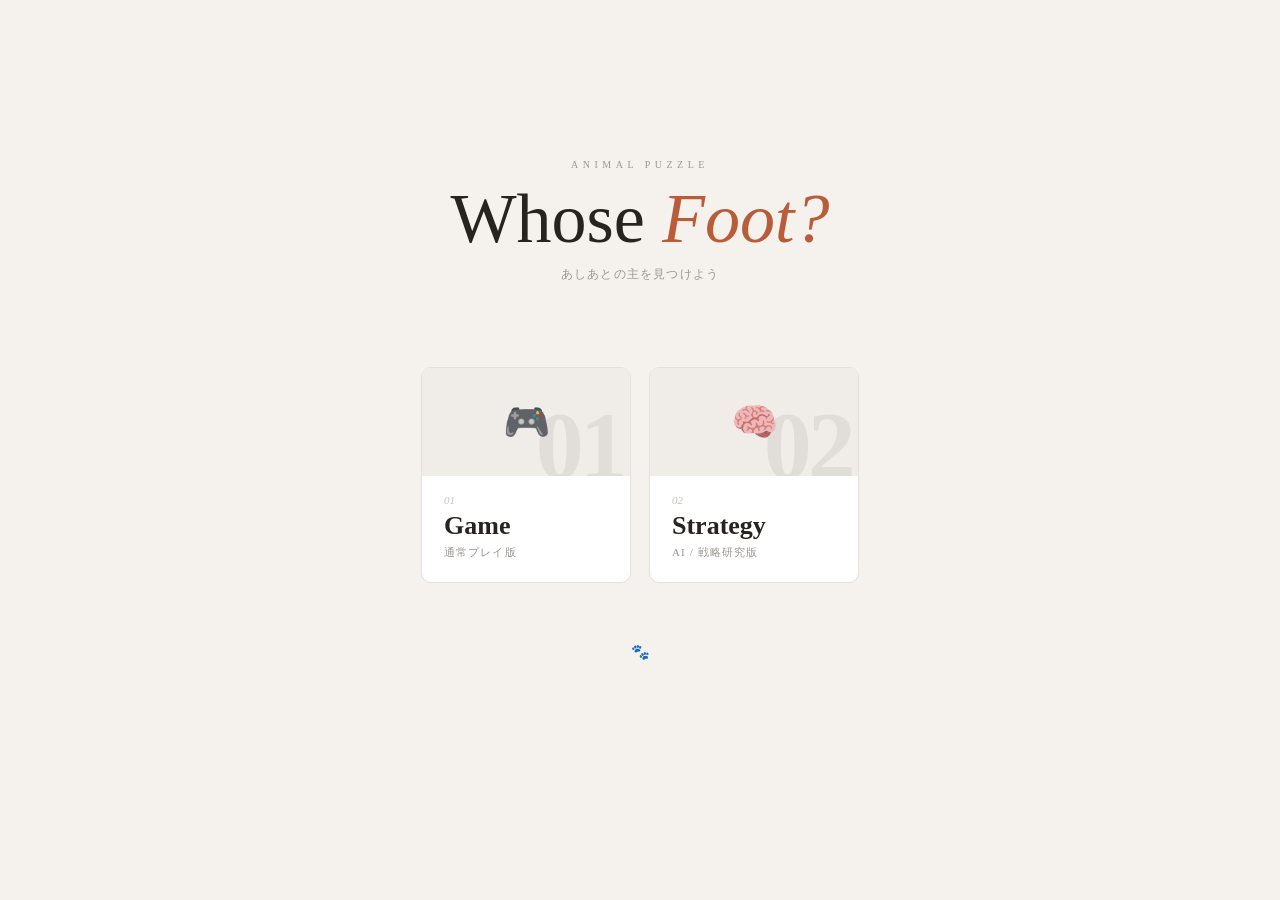
==== commit df8e7326: "index.html を更新" ====
--- a/index.html
+++ b/index.html
@@ -1,81 +1,143 @@
 <!DOCTYPE html>
+
 <html lang="ja">
 <head>
 <meta charset="UTF-8">
 <title>Whose Foot</title>
+<link href="https://fonts.googleapis.com/css2?family=Lora:ital,wght@0,500;0,600;1,400&family=Noto+Sans+JP:wght@300;400&display=swap" rel="stylesheet">
+<style>
+  *, *::before, *::after { box-sizing: border-box; margin: 0; padding: 0; }
+  body {
+    height: 100vh; overflow: hidden;
+    background: #f5f2ee;
+    display: flex; flex-direction: column;
+    align-items: center; justify-content: center;
+    padding-bottom: 80px;
+  }
 
-<style>
+.header { text-align: center; margin-bottom: 72px; animation: fadeUp 0.7s ease both; }
+.label { font-size: 10px; letter-spacing: 0.45em; color: #9a9792; text-transform: uppercase; margin-bottom: 14px; }
+h1 { font-family: ‘Lora’, serif; font-weight: 500; font-size: clamp(44px, 7vw, 70px); line-height: 1.0; color: #27231e; }
+h1 em { font-style: italic; font-weight: 400; color: #b85c3a; }
+.sub { margin-top: 12px; font-size: 12px; font-weight: 300; color: #9a9792; letter-spacing: 0.1em; }
 
-body{
-    font-family:-apple-system,BlinkMacSystemFont,"Segoe UI",Roboto;
-    background:#f5f5f5;
-    text-align:center;
-    margin-top:80px;
+/* カードを見切れさせないよう overflow visible + padding で余白確保 */
+.cards-wrapper {
+padding: 12px 32px 20px;
+overflow: visible;
+animation: fadeUp 0.7s 0.12s ease both;
+}
+.cards { display: flex; gap: 18px; overflow: visible; }
+
+.card {
+width: 210px;
+text-decoration: none; color: inherit;
+background: #fff;
+border: 1px solid #e4e0db;
+border-radius: 10px;
+overflow: hidden;
+position: relative;
+transition: transform 0.32s cubic-bezier(0.34,1.3,0.64,1), box-shadow 0.32s;
+/* タップ後の活性化状態をリセット */
+-webkit-tap-highlight-color: transparent;
+}
+.card:hover {
+transform: translateY(-6px);
+box-shadow: 0 20px 40px rgba(184,92,58,0.15);
+}
+/* focus状態のアウトラインを消す（:focus-visibleは残してアクセシビリティ確保） */
+.card:focus { outline: none; }
+.card:focus:not(:focus-visible) { box-shadow: none; transform: none; }
+
+/* 上部カラーゾーン */
+.card-top {
+height: 108px;
+background: #f0ece7;
+display: flex; align-items: center; justify-content: center;
+position: relative; overflow: hidden;
+transition: background 0.35s;
+}
+.card:hover .card-top { background: #b85c3a; }
+
+/* B4要素：薄い大きな数字 */
+.card-bg-num {
+position: absolute;
+bottom: -18px; right: 6px;
+font-family: ‘Lora’, serif; font-weight: 600;
+font-size: 96px; line-height: 1;
+letter-spacing: -0.04em;
+color: rgba(0,0,0,0.06);
+pointer-events: none; user-select: none;
+transition: color 0.35s, transform 0.4s ease;
+}
+.card:hover .card-bg-num {
+color: rgba(255,255,255,0.12);
+transform: scale(1.05);
 }
 
-h1{
-    margin-bottom:40px;
+.card-top-emoji {
+font-size: 38px; position: relative; z-index: 1;
+transition: transform 0.4s cubic-bezier(0.34,1.5,0.64,1), filter 0.35s;
+filter: grayscale(0.3);
 }
+.card:hover .card-top-emoji { transform: scale(1.2) rotate(-8deg); filter: grayscale(0); }
 
-.container{
-    display:flex;
-    justify-content:center;
-    gap:40px;
-}
+/* 下部テキストゾーン */
+.card-body { padding: 18px 22px 22px; }
+.card-num { font-family: ‘Lora’, serif; font-style: italic; font-size: 11px; color: #c5c2bc; margin-bottom: 5px; }
+.card-title { font-family: ‘Lora’, serif; font-weight: 600; font-size: 26px; color: #27231e; margin-bottom: 4px; transition: color 0.3s; }
+.card:hover .card-title { color: #b85c3a; }
+.card-desc { font-size: 11px; font-weight: 300; letter-spacing: 0.1em; color: #9a9792; }
 
-.card{
-    width:220px;
-    padding:30px;
-    background:white;
-    border-radius:12px;
-    box-shadow:0 4px 12px rgba(0,0,0,0.15);
-    cursor:pointer;
-    transition:0.2s;
-}
+.paw { margin-top: 40px; font-size: 15px; opacity: 0.14; animation: fadeIn 0.8s 0.25s ease both; }
 
-.card:hover{
-    transform:translateY(-5px);
-    box-shadow:0 8px 20px rgba(0,0,0,0.2);
-}
+@keyframes fadeUp { from { opacity: 0; transform: translateY(16px); } to { opacity: 1; transform: translateY(0); } }
+@keyframes fadeIn { from { opacity: 0; } to { opacity: 1; } }
+</style>
 
-.title{
-    font-size:22px;
-    font-weight:bold;
-}
+</head>
+<body>
+  <div class="header">
+    <p class="label">Animal Puzzle</p>
+    <h1>Whose <em>Foot?</em></h1>
+    <p class="sub">あしあとの主を見つけよう</p>
+  </div>
 
-.desc{
-    margin-top:10px;
-    color:#666;
-}
+  <div class="cards-wrapper">
+    <div class="cards">
+      <a href="game.html" class="card">
+        <div class="card-top">
+          <div class="card-bg-num">01</div>
+          <span class="card-top-emoji">🎮</span>
+        </div>
+        <div class="card-body">
+          <div class="card-num">01</div>
+          <div class="card-title">Game</div>
+          <div class="card-desc">通常プレイ版</div>
+        </div>
+      </a>
+      <a href="strategy.html" class="card">
+        <div class="card-top">
+          <div class="card-bg-num">02</div>
+          <span class="card-top-emoji">🧠</span>
+        </div>
+        <div class="card-body">
+          <div class="card-num">02</div>
+          <div class="card-title">Strategy</div>
+          <div class="card-desc">AI / 戦略研究版</div>
+        </div>
+      </a>
+    </div>
+  </div>
 
-</style>
-</head>
-
-<body>
-
-<h1>Whose Foot</h1>
-
-<div class="container">
-
-<a href="game.html" style="text-decoration:none;color:inherit">
-<div class="card">
-<div class="title">Game</div>
-<div class="desc">
-通常プレイ版
-</div>
-</div>
-</a>
-
-<a href="strategy.html" style="text-decoration:none;color:inherit">
-<div class="card">
-<div class="title">Strategy</div>
-<div class="desc">
-AI / 戦略研究版
-</div>
-</div>
-</a>
-
-</div>
-
+  <div class="paw">🐾</div>
+  <script>
+    // カード以外をタップしたらフォーカス（活性化状態）を解除
+    document.addEventListener('pointerdown', function(e) {
+      if (!e.target.closest('.card')) {
+        document.activeElement && document.activeElement.blur();
+      }
+    });
+  </script>
 </body>
 </html>
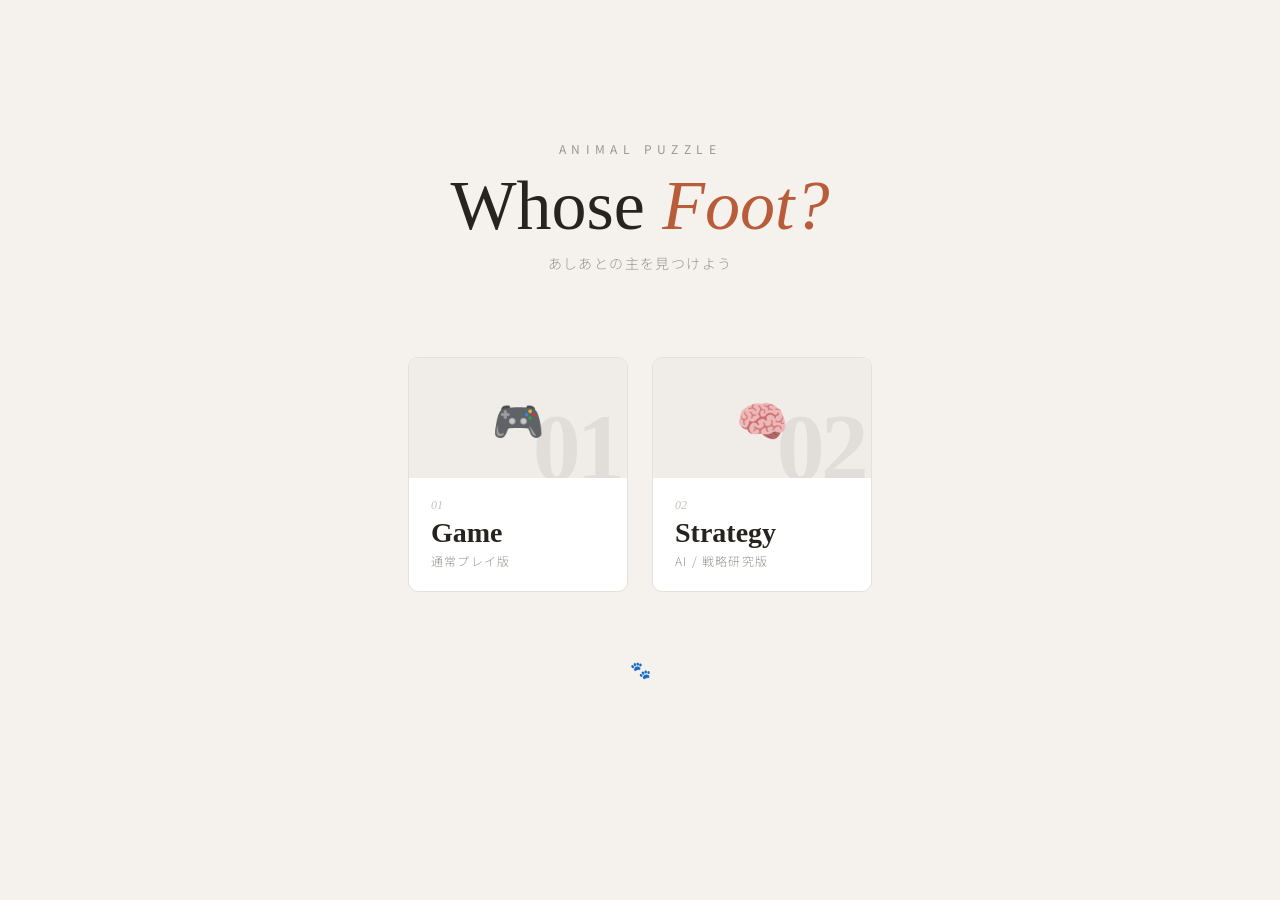
==== commit f0bfd36b: "index.html を更新 媒体によらずサイズが統一されるように修正" ====
--- a/index.html
+++ b/index.html
@@ -3,6 +3,7 @@
 <html lang="ja">
 <head>
 <meta charset="UTF-8">
+<meta name="viewport" content="width=device-width, initial-scale=1.0">
 <title>Whose Foot</title>
 <link href="https://fonts.googleapis.com/css2?family=Lora:ital,wght@0,500;0,600;1,400&family=Noto+Sans+JP:wght@300;400&display=swap" rel="stylesheet">
 <style>
@@ -12,14 +13,15 @@
     background: #f5f2ee;
     display: flex; flex-direction: column;
     align-items: center; justify-content: center;
+    font-family: 'Noto Sans JP', sans-serif;
     padding-bottom: 80px;
   }
 
-.header { text-align: center; margin-bottom: 72px; animation: fadeUp 0.7s ease both; }
-.label { font-size: 10px; letter-spacing: 0.45em; color: #9a9792; text-transform: uppercase; margin-bottom: 14px; }
-h1 { font-family: ‘Lora’, serif; font-weight: 500; font-size: clamp(44px, 7vw, 70px); line-height: 1.0; color: #27231e; }
+.header { text-align: center; margin-bottom: clamp(40px, 8vh, 72px); animation: fadeUp 0.7s ease both; }
+.label { font-size: clamp(10px, 1.8vw, 12px); letter-spacing: 0.45em; color: #9a9792; text-transform: uppercase; margin-bottom: 14px; }
+h1 { font-family: ‘Lora’, serif; font-weight: 500; font-size: clamp(40px, 11vw, 70px); line-height: 1.0; color: #27231e; }
 h1 em { font-style: italic; font-weight: 400; color: #b85c3a; }
-.sub { margin-top: 12px; font-size: 12px; font-weight: 300; color: #9a9792; letter-spacing: 0.1em; }
+.sub { margin-top: 12px; font-size: clamp(11px, 2.5vw, 14px); font-weight: 300; color: #9a9792; letter-spacing: 0.1em; }
 
 /* カードを見切れさせないよう overflow visible + padding で余白確保 */
 .cards-wrapper {
@@ -27,10 +29,10 @@
 overflow: visible;
 animation: fadeUp 0.7s 0.12s ease both;
 }
-.cards { display: flex; gap: 18px; overflow: visible; }
+.cards { display: flex; gap: clamp(12px, 3vw, 24px); overflow: visible; }
 
 .card {
-width: 210px;
+width: clamp(140px, 40vw, 220px);
 text-decoration: none; color: inherit;
 background: #fff;
 border: 1px solid #e4e0db;
@@ -38,20 +40,18 @@
 overflow: hidden;
 position: relative;
 transition: transform 0.32s cubic-bezier(0.34,1.3,0.64,1), box-shadow 0.32s;
-/* タップ後の活性化状態をリセット */
 -webkit-tap-highlight-color: transparent;
 }
 .card:hover {
 transform: translateY(-6px);
 box-shadow: 0 20px 40px rgba(184,92,58,0.15);
 }
-/* focus状態のアウトラインを消す（:focus-visibleは残してアクセシビリティ確保） */
 .card:focus { outline: none; }
 .card:focus:not(:focus-visible) { box-shadow: none; transform: none; }
 
 /* 上部カラーゾーン */
 .card-top {
-height: 108px;
+height: clamp(80px, 22vw, 120px);
 background: #f0ece7;
 display: flex; align-items: center; justify-content: center;
 position: relative; overflow: hidden;
@@ -64,7 +64,7 @@
 position: absolute;
 bottom: -18px; right: 6px;
 font-family: ‘Lora’, serif; font-weight: 600;
-font-size: 96px; line-height: 1;
+font-size: clamp(60px, 17vw, 96px); line-height: 1;
 letter-spacing: -0.04em;
 color: rgba(0,0,0,0.06);
 pointer-events: none; user-select: none;
@@ -76,20 +76,20 @@
 }
 
 .card-top-emoji {
-font-size: 38px; position: relative; z-index: 1;
+font-size: clamp(28px, 8vw, 42px); position: relative; z-index: 1;
 transition: transform 0.4s cubic-bezier(0.34,1.5,0.64,1), filter 0.35s;
 filter: grayscale(0.3);
 }
 .card:hover .card-top-emoji { transform: scale(1.2) rotate(-8deg); filter: grayscale(0); }
 
 /* 下部テキストゾーン */
-.card-body { padding: 18px 22px 22px; }
-.card-num { font-family: ‘Lora’, serif; font-style: italic; font-size: 11px; color: #c5c2bc; margin-bottom: 5px; }
-.card-title { font-family: ‘Lora’, serif; font-weight: 600; font-size: 26px; color: #27231e; margin-bottom: 4px; transition: color 0.3s; }
+.card-body { padding: clamp(12px, 3vw, 20px) clamp(14px, 3.5vw, 22px) clamp(14px, 3vw, 22px); }
+.card-num { font-family: ‘Lora’, serif; font-style: italic; font-size: clamp(10px, 1.8vw, 12px); color: #c5c2bc; margin-bottom: 4px; }
+.card-title { font-family: ‘Lora’, serif; font-weight: 600; font-size: clamp(20px, 5.5vw, 28px); color: #27231e; margin-bottom: 3px; transition: color 0.3s; }
 .card:hover .card-title { color: #b85c3a; }
-.card-desc { font-size: 11px; font-weight: 300; letter-spacing: 0.1em; color: #9a9792; }
+.card-desc { font-size: clamp(10px, 2vw, 12px); font-weight: 300; letter-spacing: 0.1em; color: #9a9792; }
 
-.paw { margin-top: 40px; font-size: 15px; opacity: 0.14; animation: fadeIn 0.8s 0.25s ease both; }
+.paw { margin-top: clamp(28px, 5vh, 44px); font-size: clamp(13px, 3vw, 17px); opacity: 0.14; animation: fadeIn 0.8s 0.25s ease both; }
 
 @keyframes fadeUp { from { opacity: 0; transform: translateY(16px); } to { opacity: 1; transform: translateY(0); } }
 @keyframes fadeIn { from { opacity: 0; } to { opacity: 1; } }
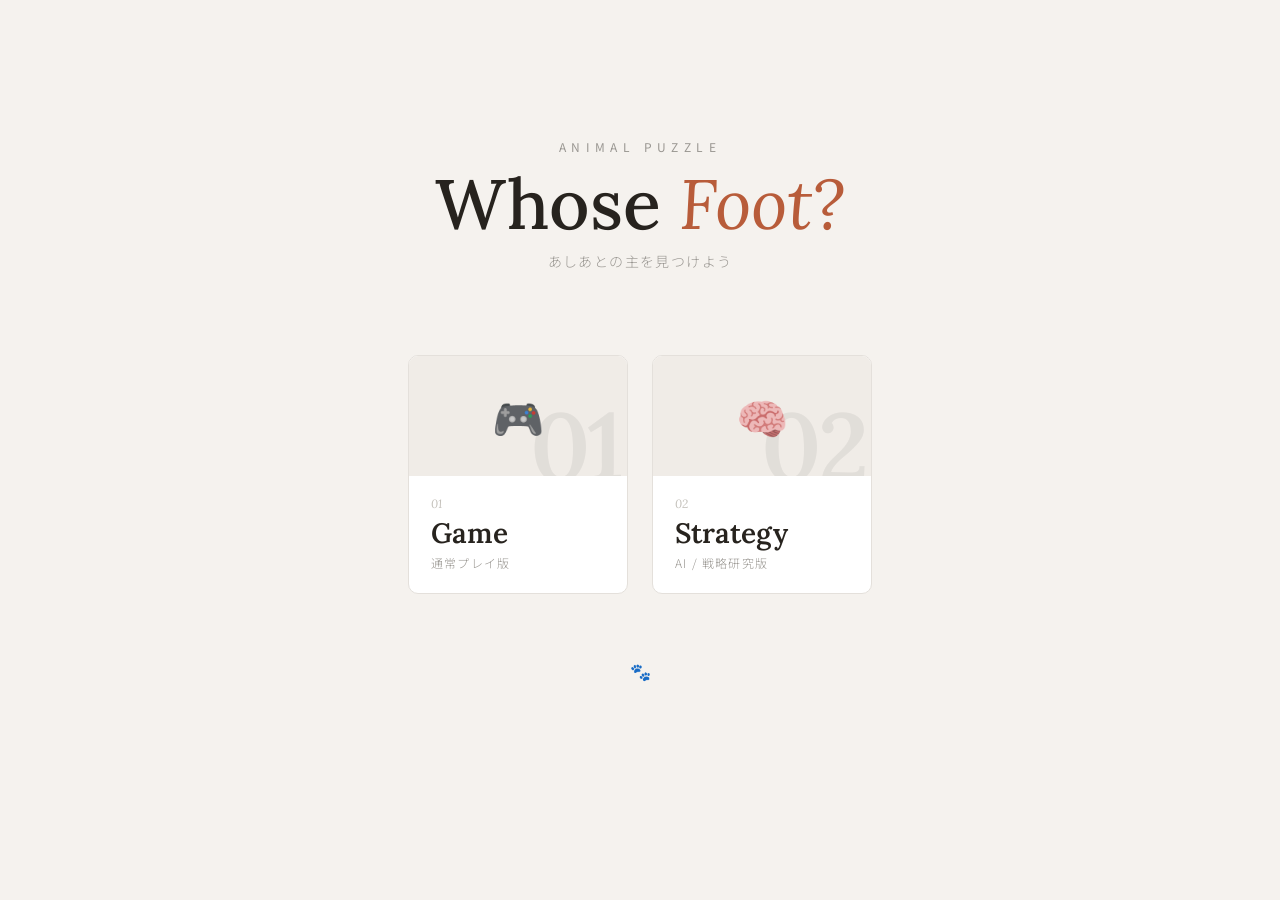
==== commit d77d6258: "index.html を更新" ====
--- a/index.html
+++ b/index.html
@@ -1,100 +1,11 @@
 <!DOCTYPE html>
-
 <html lang="ja">
 <head>
-<meta charset="UTF-8">
-<meta name="viewport" content="width=device-width, initial-scale=1.0">
-<title>Whose Foot</title>
-<link href="https://fonts.googleapis.com/css2?family=Lora:ital,wght@0,500;0,600;1,400&family=Noto+Sans+JP:wght@300;400&display=swap" rel="stylesheet">
-<style>
-  *, *::before, *::after { box-sizing: border-box; margin: 0; padding: 0; }
-  body {
-    height: 100vh; overflow: hidden;
-    background: #f5f2ee;
-    display: flex; flex-direction: column;
-    align-items: center; justify-content: center;
-    font-family: 'Noto Sans JP', sans-serif;
-    padding-bottom: 80px;
-  }
-
-.header { text-align: center; margin-bottom: clamp(40px, 8vh, 72px); animation: fadeUp 0.7s ease both; }
-.label { font-size: clamp(10px, 1.8vw, 12px); letter-spacing: 0.45em; color: #9a9792; text-transform: uppercase; margin-bottom: 14px; }
-h1 { font-family: ‘Lora’, serif; font-weight: 500; font-size: clamp(40px, 11vw, 70px); line-height: 1.0; color: #27231e; }
-h1 em { font-style: italic; font-weight: 400; color: #b85c3a; }
-.sub { margin-top: 12px; font-size: clamp(11px, 2.5vw, 14px); font-weight: 300; color: #9a9792; letter-spacing: 0.1em; }
-
-/* カードを見切れさせないよう overflow visible + padding で余白確保 */
-.cards-wrapper {
-padding: 12px 32px 20px;
-overflow: visible;
-animation: fadeUp 0.7s 0.12s ease both;
-}
-.cards { display: flex; gap: clamp(12px, 3vw, 24px); overflow: visible; }
-
-.card {
-width: clamp(140px, 40vw, 220px);
-text-decoration: none; color: inherit;
-background: #fff;
-border: 1px solid #e4e0db;
-border-radius: 10px;
-overflow: hidden;
-position: relative;
-transition: transform 0.32s cubic-bezier(0.34,1.3,0.64,1), box-shadow 0.32s;
--webkit-tap-highlight-color: transparent;
-}
-.card:hover {
-transform: translateY(-6px);
-box-shadow: 0 20px 40px rgba(184,92,58,0.15);
-}
-.card:focus { outline: none; }
-.card:focus:not(:focus-visible) { box-shadow: none; transform: none; }
-
-/* 上部カラーゾーン */
-.card-top {
-height: clamp(80px, 22vw, 120px);
-background: #f0ece7;
-display: flex; align-items: center; justify-content: center;
-position: relative; overflow: hidden;
-transition: background 0.35s;
-}
-.card:hover .card-top { background: #b85c3a; }
-
-/* B4要素：薄い大きな数字 */
-.card-bg-num {
-position: absolute;
-bottom: -18px; right: 6px;
-font-family: ‘Lora’, serif; font-weight: 600;
-font-size: clamp(60px, 17vw, 96px); line-height: 1;
-letter-spacing: -0.04em;
-color: rgba(0,0,0,0.06);
-pointer-events: none; user-select: none;
-transition: color 0.35s, transform 0.4s ease;
-}
-.card:hover .card-bg-num {
-color: rgba(255,255,255,0.12);
-transform: scale(1.05);
-}
-
-.card-top-emoji {
-font-size: clamp(28px, 8vw, 42px); position: relative; z-index: 1;
-transition: transform 0.4s cubic-bezier(0.34,1.5,0.64,1), filter 0.35s;
-filter: grayscale(0.3);
-}
-.card:hover .card-top-emoji { transform: scale(1.2) rotate(-8deg); filter: grayscale(0); }
-
-/* 下部テキストゾーン */
-.card-body { padding: clamp(12px, 3vw, 20px) clamp(14px, 3.5vw, 22px) clamp(14px, 3vw, 22px); }
-.card-num { font-family: ‘Lora’, serif; font-style: italic; font-size: clamp(10px, 1.8vw, 12px); color: #c5c2bc; margin-bottom: 4px; }
-.card-title { font-family: ‘Lora’, serif; font-weight: 600; font-size: clamp(20px, 5.5vw, 28px); color: #27231e; margin-bottom: 3px; transition: color 0.3s; }
-.card:hover .card-title { color: #b85c3a; }
-.card-desc { font-size: clamp(10px, 2vw, 12px); font-weight: 300; letter-spacing: 0.1em; color: #9a9792; }
-
-.paw { margin-top: clamp(28px, 5vh, 44px); font-size: clamp(13px, 3vw, 17px); opacity: 0.14; animation: fadeIn 0.8s 0.25s ease both; }
-
-@keyframes fadeUp { from { opacity: 0; transform: translateY(16px); } to { opacity: 1; transform: translateY(0); } }
-@keyframes fadeIn { from { opacity: 0; } to { opacity: 1; } }
-</style>
-
+  <meta charset="UTF-8">
+  <meta name="viewport" content="width=device-width, initial-scale=1.0">
+  <title>Whose Foot</title>
+  <link href="https://fonts.googleapis.com/css2?family=Lora:ital,wght@0,500;0,600;1,400&family=Noto+Sans+JP:wght@300;400&display=swap" rel="stylesheet">
+  <link rel="stylesheet" href="assets/css/style.css">
 </head>
 <body>
   <div class="header">
@@ -105,7 +16,7 @@
 
   <div class="cards-wrapper">
     <div class="cards">
-      <a href="game.html" class="card">
+      <a href="game/" class="card">
         <div class="card-top">
           <div class="card-bg-num">01</div>
           <span class="card-top-emoji">🎮</span>
@@ -116,7 +27,7 @@
           <div class="card-desc">通常プレイ版</div>
         </div>
       </a>
-      <a href="strategy.html" class="card">
+      <a href="strategy/" class="card">
         <div class="card-top">
           <div class="card-bg-num">02</div>
           <span class="card-top-emoji">🧠</span>
@@ -131,13 +42,6 @@
   </div>
 
   <div class="paw">🐾</div>
-  <script>
-    // カード以外をタップしたらフォーカス（活性化状態）を解除
-    document.addEventListener('pointerdown', function(e) {
-      if (!e.target.closest('.card')) {
-        document.activeElement && document.activeElement.blur();
-      }
-    });
-  </script>
+  <script src="assets/js/main.js"></script>
 </body>
-</html>+</html>
--- a/assets/css/style.css
+++ b/assets/css/style.css
@@ -0,0 +1,72 @@
+*, *::before, *::after { box-sizing: border-box; margin: 0; padding: 0; }
+body {
+  height: 100vh; overflow: hidden;
+  background: #f5f2ee;
+  display: flex; flex-direction: column;
+  align-items: center; justify-content: center;
+  font-family: 'Noto Sans JP', sans-serif;
+  padding-bottom: 80px;
+}
+
+.header { text-align: center; margin-bottom: clamp(40px, 8vh, 72px); animation: fadeUp 0.7s ease both; }
+.label { font-size: clamp(10px, 1.8vw, 12px); letter-spacing: 0.45em; color: #9a9792; text-transform: uppercase; margin-bottom: 14px; }
+h1 { font-family: 'Lora', serif; font-weight: 500; font-size: clamp(40px, 11vw, 70px); line-height: 1.0; color: #27231e; }
+h1 em { font-style: italic; font-weight: 400; color: #b85c3a; }
+.sub { margin-top: 12px; font-size: clamp(11px, 2.5vw, 14px); font-weight: 300; color: #9a9792; letter-spacing: 0.1em; }
+
+.cards-wrapper { padding: 12px 32px 20px; overflow: visible; animation: fadeUp 0.7s 0.12s ease both; }
+.cards { display: flex; gap: clamp(12px, 3vw, 24px); overflow: visible; }
+
+.card {
+  width: clamp(140px, 40vw, 220px);
+  text-decoration: none; color: inherit;
+  background: #fff;
+  border: 1px solid #e4e0db;
+  border-radius: 10px;
+  overflow: hidden;
+  position: relative;
+  transition: transform 0.32s cubic-bezier(0.34,1.3,0.64,1), box-shadow 0.32s;
+  -webkit-tap-highlight-color: transparent;
+}
+.card:hover { transform: translateY(-6px); box-shadow: 0 20px 40px rgba(184,92,58,0.15); }
+.card:focus { outline: none; }
+.card:focus:not(:focus-visible) { box-shadow: none; transform: none; }
+
+.card-top {
+  height: clamp(80px, 22vw, 120px);
+  background: #f0ece7;
+  display: flex; align-items: center; justify-content: center;
+  position: relative; overflow: hidden;
+  transition: background 0.35s;
+}
+.card:hover .card-top { background: #b85c3a; }
+
+.card-bg-num {
+  position: absolute;
+  bottom: -18px; right: 6px;
+  font-family: 'Lora', serif; font-weight: 600;
+  font-size: clamp(60px, 17vw, 96px); line-height: 1;
+  letter-spacing: -0.04em;
+  color: rgba(0,0,0,0.06);
+  pointer-events: none; user-select: none;
+  transition: color 0.35s, transform 0.4s ease;
+}
+.card:hover .card-bg-num { color: rgba(255,255,255,0.12); transform: scale(1.05); }
+
+.card-top-emoji {
+  font-size: clamp(28px, 8vw, 42px); position: relative; z-index: 1;
+  transition: transform 0.4s cubic-bezier(0.34,1.5,0.64,1), filter 0.35s;
+  filter: grayscale(0.3);
+}
+.card:hover .card-top-emoji { transform: scale(1.2) rotate(-8deg); filter: grayscale(0); }
+
+.card-body { padding: clamp(12px, 3vw, 20px) clamp(14px, 3.5vw, 22px) clamp(14px, 3vw, 22px); }
+.card-num { font-family: 'Lora', serif; font-style: italic; font-size: clamp(10px, 1.8vw, 12px); color: #c5c2bc; margin-bottom: 4px; }
+.card-title { font-family: 'Lora', serif; font-weight: 600; font-size: clamp(20px, 5.5vw, 28px); color: #27231e; margin-bottom: 3px; transition: color 0.3s; }
+.card:hover .card-title { color: #b85c3a; }
+.card-desc { font-size: clamp(10px, 2vw, 12px); font-weight: 300; letter-spacing: 0.1em; color: #9a9792; }
+
+.paw { margin-top: clamp(28px, 5vh, 44px); font-size: clamp(13px, 3vw, 17px); opacity: 0.14; animation: fadeIn 0.8s 0.25s ease both; }
+
+@keyframes fadeUp { from { opacity: 0; transform: translateY(16px); } to { opacity: 1; transform: translateY(0); } }
+@keyframes fadeIn { from { opacity: 0; } to { opacity: 1; } }
